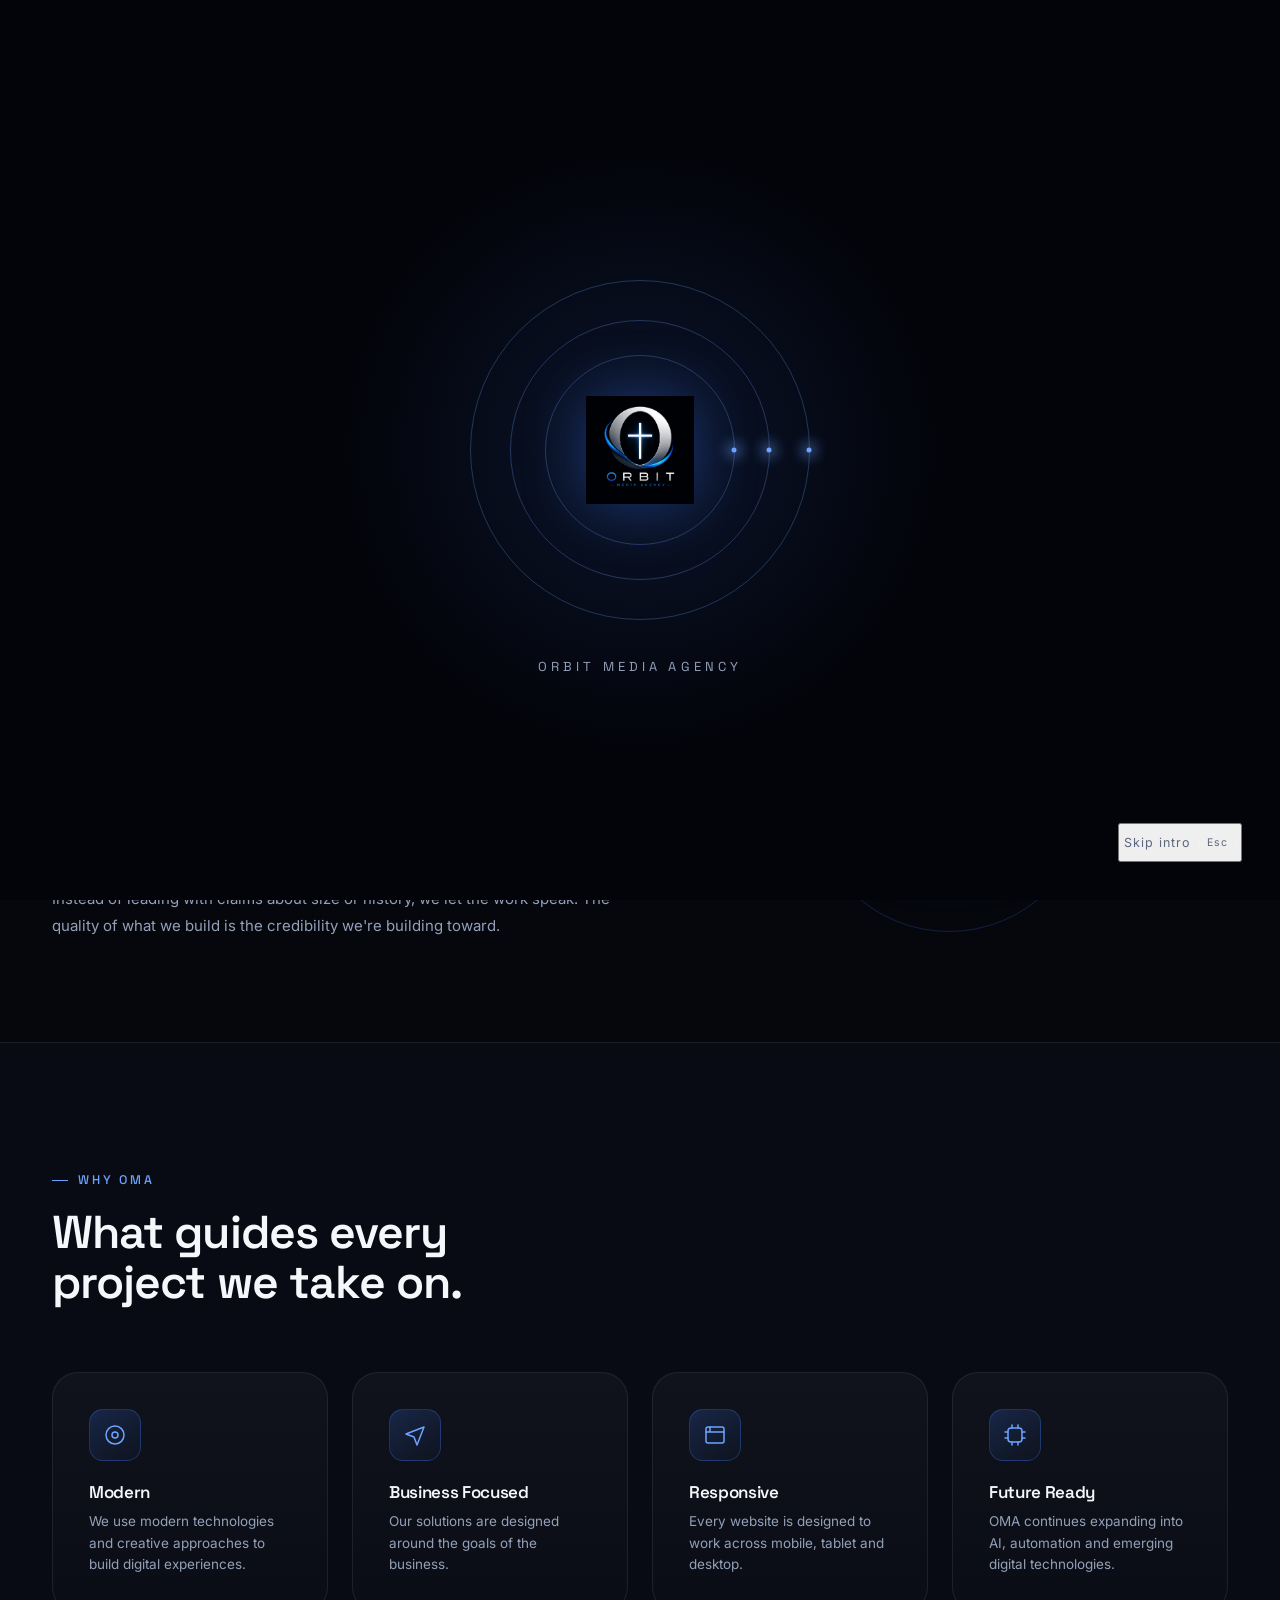
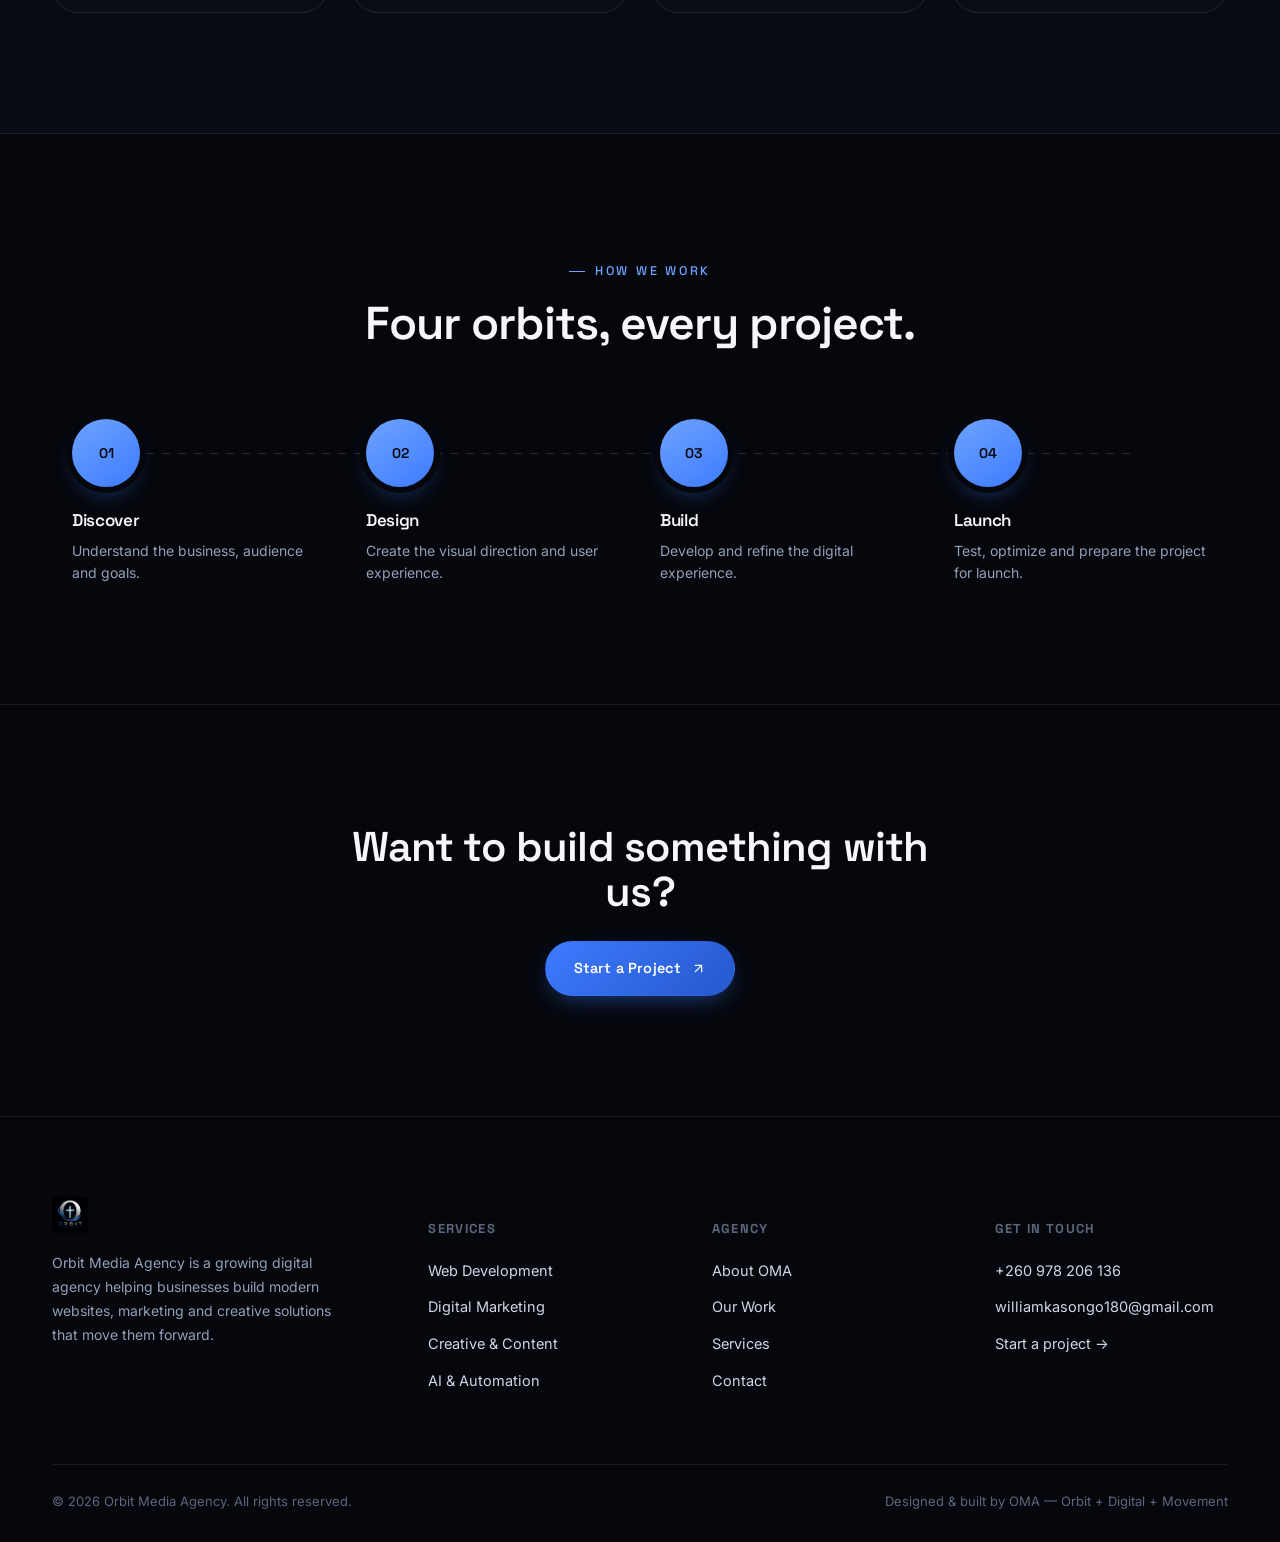
==== about.html @ dff62509 "Add files via upload" ====
<!DOCTYPE html>
<html lang="en">
<head>
<meta charset="UTF-8">
<meta name="viewport" content="width=device-width, initial-scale=1.0">
<title>About OMA — Orbit Media Agency</title>
<meta name="description" content="Orbit Media Agency is a growing digital agency helping businesses build stronger digital identities through web, marketing, creative and AI solutions.">
<meta property="og:title" content="About OMA — Orbit Media Agency">
<meta property="og:description" content="Orbit Media Agency is a growing digital agency helping businesses build stronger digital identities through web, marketing, creative and AI solutions.">
<meta property="og:type" content="website">
<meta property="og:image" content="assets/img/oma-logo.png">
<link rel="icon" type="image/png" href="assets/img/oma-logo.png">
<link rel="preconnect" href="https://fonts.googleapis.com">
<link rel="preconnect" href="https://fonts.gstatic.com" crossorigin>
<link href="https://fonts.googleapis.com/css2?family=Space+Grotesk:wght@500;600;700&family=Inter:wght@400;500;600&display=swap" rel="stylesheet">
<link rel="stylesheet" href="assets/css/style.css">
</head>
<body data-page="about.html">
  <div class="intro" id="intro">
    <div class="intro-glow"></div>
    <div class="intro-stage">
      <img class="intro-logo" src="assets/img/oma-logo.png" alt="Orbit Media Agency">
      <span class="intro-word">ORBIT MEDIA AGENCY</span>
    </div>
    <button class="intro-skip" id="intro-skip">Skip intro <span class="kbd">Esc</span></button>
  </div>

  <header class="nav" id="site-nav">
    <div class="container nav-inner">
      <a href="index.html" class="nav-logo">
        <img src="assets/img/oma-logo.png" alt="Orbit Media Agency logo">
        <span class="nav-logo-word">ORBIT <b>MEDIA</b></span>
      </a>
      <ul class="nav-links">
        <li><a href="index.html" class="">Home</a></li>
        <li>
          <a href="services.html" class="">Services <svg viewBox="0 0 24 24" fill="none" stroke="currentColor" stroke-width="2"><path d="M6 9l6 6 6-6" stroke-linecap="round" stroke-linejoin="round"/></svg></a>
          <div class="mega">
        <a class="mega-item" href="web-development.html">
          <span class="mega-ic"><svg viewBox="0 0 24 24" fill="none" stroke="currentColor" stroke-width="1.5"><rect x="3" y="4" width="18" height="16" rx="2"/><path d="M3 9h18M7 4v5" stroke-linecap="round"/></svg></span>
          <span><h4>Web Development</h4><p>Business sites, landing pages & interactive builds</p></span>
        </a>
        <a class="mega-item" href="digital-marketing.html">
          <span class="mega-ic"><svg viewBox="0 0 24 24" fill="none" stroke="currentColor" stroke-width="1.5"><path d="M3 11l18-7-7 18-3-8-8-3z" stroke-linejoin="round"/></svg></span>
          <span><h4>Digital Marketing</h4><p>Strategy, content & audience growth</p></span>
        </a>
        <a class="mega-item" href="creative-content.html">
          <span class="mega-ic"><svg viewBox="0 0 24 24" fill="none" stroke="currentColor" stroke-width="1.5"><circle cx="12" cy="12" r="9"/><circle cx="12" cy="12" r="3"/></svg></span>
          <span><h4>Creative & Content</h4><p>Visuals, video & brand storytelling</p></span>
        </a>
        <a class="mega-item" href="ai-automation.html">
          <span class="mega-ic"><svg viewBox="0 0 24 24" fill="none" stroke="currentColor" stroke-width="1.5"><rect x="5" y="5" width="14" height="14" rx="3"/><path d="M9 2v3M15 2v3M9 19v3M15 19v3M2 9h3M2 15h3M19 9h3M19 15h3" stroke-linecap="round"/></svg></span>
          <span><h4>AI & Automation</h4><p>Workflow automation & AI assistants</p></span>
        </a></div>
        </li>
        <li><a href="portfolio.html" class="">Our Work</a></li>
        <li><a href="about.html" class="active">About</a></li>
        <li><a href="contact.html" class="">Contact</a></li>
      </ul>
      <div class="nav-cta">
        <a href="contact.html" class="btn btn-primary btn-sm">Start a Project</a>
        <button class="nav-burger" aria-label="Open menu"><span></span></button>
      </div>
    </div>
  </header>

  <div class="mobile-panel">
    <ul class="mobile-links">
        <li><a href="index.html" class="">Home</a></li>
        <li>
          <a href="#" class="mobile-toggle">Services <svg viewBox="0 0 24 24" fill="none" stroke="currentColor" stroke-width="2"><path d="M6 9l6 6 6-6" stroke-linecap="round" stroke-linejoin="round"/></svg></a>
          <ul class="mobile-sub"><li><a href="web-development.html">Web Development</a></li><li><a href="digital-marketing.html">Digital Marketing</a></li><li><a href="creative-content.html">Creative & Content</a></li><li><a href="ai-automation.html">AI & Automation</a></li></ul>
        </li>
        <li><a href="portfolio.html" class="">Our Work</a></li>
        <li><a href="about.html" class="active">About</a></li>
        <li><a href="contact.html" class="">Contact</a></li>
    </ul>
    <a href="contact.html" class="btn btn-primary">Start a Project</a>
    <div class="nav-contact">+260 978206136<br>williamkasongo180@gmail.com</div>
  </div>

  <main>

    <section class="page-hero hero">
      <div class="orbit-field" aria-hidden="true"><div class="orbit-ring blue" style="width:560px;height:560px;margin:-280px 0 0 -280px;"><div class="orbit-dot orbit-spin" style="animation-duration:40s;"></div></div><div class="orbit-ring" style="width:780px;height:780px;margin:-390px 0 0 -390px;"><div class="orbit-dot orbit-spin" style="animation-duration:65s;animation-direction:reverse;"></div></div><div class="orbit-ring" style="width:1000px;height:1000px;margin:-500px 0 0 -500px;"><div class="orbit-dot orbit-spin" style="animation-duration:90s;"></div></div></div>
      <div class="container hero-inner" data-reveal>
        <span class="eyebrow">About OMA</span>
        <h1 style="margin-top:20px;">WE'RE BUILDING THE FUTURE<br>OF DIGITAL <span class="gradient-text">PRESENCE.</span></h1>
        <p class="lead">Orbit Media Agency is a growing digital agency focused on helping businesses establish stronger digital identities through modern websites, digital marketing, creative content and emerging AI-powered solutions.</p>
      </div>
    </section>

    <section class="section-tight" style="padding-top:0;">
      <div class="container" style="display:grid; grid-template-columns:1fr 1fr; gap:60px; align-items:center;">
        <div data-reveal>
          <span class="eyebrow">Our approach</span>
          <h2 style="font-size:clamp(1.7rem,2.8vw,2.3rem); margin:16px 0 20px;">Small enough to care.<br>Ambitious enough to push.</h2>
          <p class="muted" style="font-size:15px; line-height:1.8; margin-bottom:18px;">We're early in our journey, and we're intentional about it. Every project is a chance to prove that a growing agency can deliver work with real craft — not shortcuts, and not empty promises.</p>
          <p class="muted" style="font-size:15px; line-height:1.8;">Instead of leading with claims about size or history, we let the work speak. The quality of what we build is the credibility we're building toward.</p>
        </div>
        <div data-reveal style="position:relative; height:340px; display:flex; align-items:center; justify-content:center;">
          <div class="orbit-ring blue" style="width:280px;height:280px;margin:-140px 0 0 -140px;"><div class="orbit-dot orbit-spin" style="animation-duration:16s;"></div></div>
          <div class="orbit-ring" style="width:200px;height:200px;margin:-100px 0 0 -100px;"><div class="orbit-dot orbit-spin" style="animation-duration:10s;animation-direction:reverse;"></div></div>
          <img src="assets/img/oma-logo.png" alt="Orbit Media Agency logo" style="width:110px; position:relative; z-index:2; filter:drop-shadow(0 0 30px rgba(61,123,255,.3));">
        </div>
      </div>
    </section>

    <section class="section" style="background:var(--bg-soft); border-top:1px solid var(--line); border-bottom:1px solid var(--line);">
      <div class="container">
        <div class="section-head" data-reveal>
          <span class="eyebrow">Why OMA</span>
          <h2>What guides every<br>project we take on.</h2>
        </div>
        <div class="grid grid-4" data-stagger>
          <div class="card">
            <span class="card-icon"><svg viewBox="0 0 24 24" fill="none" stroke="currentColor" stroke-width="1.5"><circle cx="12" cy="12" r="9"/><circle cx="12" cy="12" r="3"/></svg></span>
            <h3 style="font-size:17px;margin-bottom:10px;">Modern</h3>
            <p class="muted" style="font-size:13.5px;">We use modern technologies and creative approaches to build digital experiences.</p>
          </div>
          <div class="card">
            <span class="card-icon"><svg viewBox="0 0 24 24" fill="none" stroke="currentColor" stroke-width="1.5"><path d="M3 11l18-7-7 18-3-8-8-3z" stroke-linejoin="round"/></svg></span>
            <h3 style="font-size:17px;margin-bottom:10px;">Business Focused</h3>
            <p class="muted" style="font-size:13.5px;">Our solutions are designed around the goals of the business.</p>
          </div>
          <div class="card">
            <span class="card-icon"><svg viewBox="0 0 24 24" fill="none" stroke="currentColor" stroke-width="1.5"><rect x="3" y="4" width="18" height="16" rx="2"/><path d="M3 9h18M7 4v5" stroke-linecap="round"/></svg></span>
            <h3 style="font-size:17px;margin-bottom:10px;">Responsive</h3>
            <p class="muted" style="font-size:13.5px;">Every website is designed to work across mobile, tablet and desktop.</p>
          </div>
          <div class="card">
            <span class="card-icon"><svg viewBox="0 0 24 24" fill="none" stroke="currentColor" stroke-width="1.5"><rect x="5" y="5" width="14" height="14" rx="3"/><path d="M9 2v3M15 2v3M9 19v3M15 19v3M2 9h3M2 15h3M19 9h3M19 15h3" stroke-linecap="round"/></svg></span>
            <h3 style="font-size:17px;margin-bottom:10px;">Future Ready</h3>
            <p class="muted" style="font-size:13.5px;">OMA continues expanding into AI, automation and emerging digital technologies.</p>
          </div>
        </div>
      </div>
    </section>

    <section class="section">
      <div class="container">
        <div class="section-head" data-reveal style="margin:0 auto 70px; text-align:center;">
          <span class="eyebrow" style="justify-content:center;">How we work</span>
          <h2>Four orbits, every project.</h2>
        </div>
        <div class="process-track" data-stagger>
          <div class="process-step"><div class="process-num">01</div><h4>Discover</h4><p>Understand the business, audience and goals.</p></div>
          <div class="process-step"><div class="process-num">02</div><h4>Design</h4><p>Create the visual direction and user experience.</p></div>
          <div class="process-step"><div class="process-num">03</div><h4>Build</h4><p>Develop and refine the digital experience.</p></div>
          <div class="process-step"><div class="process-num">04</div><h4>Launch</h4><p>Test, optimize and prepare the project for launch.</p></div>
        </div>
      </div>
    </section>

    <section class="section" style="text-align:center; border-top:1px solid var(--line);">
      <div class="container" data-reveal>
        <h2 style="margin:0 auto 26px; max-width:600px; font-size:clamp(1.8rem,3.4vw,2.6rem);">Want to build something with us?</h2>
        <a href="contact.html" class="btn btn-primary">Start a Project <svg viewBox="0 0 24 24" fill="none" stroke="currentColor" stroke-width="2"><path d="M7 17L17 7M7 7h10v10" stroke-linecap="round" stroke-linejoin="round"/></svg></a>
      </div>
    </section>

  </main>

  <footer class="footer">
    <div class="container">
      <div class="footer-top">
        <div class="footer-brand">
          <img src="assets/img/oma-logo.png" alt="Orbit Media Agency logo">
          <p>Orbit Media Agency is a growing digital agency helping businesses build modern websites, marketing and creative solutions that move them forward.</p>
        </div>
        <div>
          <h5>Services</h5>
          <ul>
            <li><a href="web-development.html">Web Development</a></li>
            <li><a href="digital-marketing.html">Digital Marketing</a></li>
            <li><a href="creative-content.html">Creative &amp; Content</a></li>
            <li><a href="ai-automation.html">AI &amp; Automation</a></li>
          </ul>
        </div>
        <div>
          <h5>Agency</h5>
          <ul>
            <li><a href="about.html">About OMA</a></li>
            <li><a href="portfolio.html">Our Work</a></li>
            <li><a href="services.html">Services</a></li>
            <li><a href="contact.html">Contact</a></li>
          </ul>
        </div>
        <div>
          <h5>Get in touch</h5>
          <ul>
            <li><a href="tel:+260978206136">+260 978 206 136</a></li>
            <li><a href="mailto:williamkasongo180@gmail.com">williamkasongo180@gmail.com</a></li>
            <li><a href="contact.html">Start a project &rarr;</a></li>
          </ul>
        </div>
      </div>
      <div class="footer-bottom">
        <span>&copy; <span id="year"></span> Orbit Media Agency. All rights reserved.</span>
        <span>Designed &amp; built by OMA — Orbit + Digital + Movement</span>
      </div>
    </div>
  </footer>

  <button class="back-top" aria-label="Back to top"><svg viewBox="0 0 24 24" fill="none" stroke="currentColor" stroke-width="2"><path d="M12 19V5M5 12l7-7 7 7" stroke-linecap="round" stroke-linejoin="round"/></svg></button>
  <script>document.getElementById('year').textContent = new Date().getFullYear();</script>
  <script src="assets/js/main.js"></script>
</body>
</html>
---- assets/css/style.css ----
/* ==========================================================================
   ORBIT MEDIA AGENCY — Design System
   Palette: deep space navy + electric orbit blue + brushed silver
   Type: Space Grotesk (display) / Inter (body)
   ========================================================================== */

:root{
  --bg:            #05070c;
  --bg-soft:       #080b13;
  --surface:       #0d1220;
  --surface-2:     #111729;
  --line:          rgba(255,255,255,0.08);
  --line-strong:   rgba(255,255,255,0.14);

  --blue:          #3d7bff;
  --blue-bright:   #6ea3ff;
  --blue-dim:      #1f3d80;
  --silver:        #cfd7e6;
  --silver-dim:    #8792a8;

  --white:         #f5f7fb;
  --muted:         #93a0b8;
  --muted-2:       #5c667c;

  --radius-sm: 10px;
  --radius-md: 16px;
  --radius-lg: 26px;

  --ease: cubic-bezier(.16,.84,.44,1);
  --ease-soft: cubic-bezier(.4,0,.2,1);

  --container: 1240px;
}

*,*::before,*::after{ box-sizing:border-box; }
html{ scroll-behavior:smooth; }
@media (prefers-reduced-motion: reduce){
  html{ scroll-behavior:auto; }
  *,*::before,*::after{ animation-duration:0.001ms !important; animation-iteration-count:1 !important; transition-duration:0.001ms !important; scroll-behavior:auto !important; }
}

body{
  margin:0;
  background:var(--bg);
  color:var(--white);
  font-family:'Inter',sans-serif;
  font-size:16px;
  line-height:1.6;
  -webkit-font-smoothing:antialiased;
  overflow-x:hidden;
}

h1,h2,h3,h4,.font-display{
  font-family:'Space Grotesk',sans-serif;
  font-weight:600;
  letter-spacing:-0.02em;
  line-height:1.08;
  margin:0;
  color:var(--white);
}

p{ margin:0; }
a{ color:inherit; text-decoration:none; }
ul{ margin:0; padding:0; list-style:none; }
img{ max-width:100%; display:block; }
button{ font-family:inherit; cursor:pointer; }
input,textarea,select{ font-family:inherit; }

.container{
  max-width:var(--container);
  margin:0 auto;
  padding:0 32px;
}

.eyebrow{
  display:inline-flex;
  align-items:center;
  gap:10px;
  font-family:'Space Grotesk',sans-serif;
  font-size:12.5px;
  letter-spacing:0.22em;
  text-transform:uppercase;
  color:var(--blue-bright);
  font-weight:500;
}
.eyebrow::before{
  content:'';
  width:16px; height:1px;
  background:var(--blue-bright);
}

.muted{ color:var(--muted); }

.section{ position:relative; padding:120px 0; }
.section-tight{ padding:80px 0; }

@media (max-width: 900px){
  .section{ padding:80px 0; }
  .section-tight{ padding:56px 0; }
  .container{ padding:0 22px; }
}

/* ---------- Buttons ---------- */
.btn{
  position:relative;
  display:inline-flex;
  align-items:center;
  justify-content:center;
  gap:10px;
  padding:15px 28px;
  border-radius:100px;
  font-family:'Space Grotesk',sans-serif;
  font-size:14.5px;
  font-weight:600;
  letter-spacing:0.01em;
  border:1px solid transparent;
  transition:transform .35s var(--ease), box-shadow .35s var(--ease), background .35s var(--ease), border-color .35s var(--ease);
  white-space:nowrap;
}
.btn-primary{
  background:linear-gradient(135deg,var(--blue) 0%, #2657cc 100%);
  color:#fff;
  box-shadow:0 0 0 0 rgba(61,123,255,0.0), 0 8px 24px -8px rgba(61,123,255,.55);
}
.btn-primary:hover{ transform:translateY(-2px); box-shadow:0 14px 34px -10px rgba(61,123,255,.7); }
.btn-ghost{
  background:rgba(255,255,255,0.02);
  border-color:var(--line-strong);
  color:var(--white);
  backdrop-filter:blur(6px);
}
.btn-ghost:hover{ border-color:var(--blue-bright); background:rgba(61,123,255,0.08); transform:translateY(-2px); }
.btn-sm{ padding:11px 20px; font-size:13px; }
.btn svg{ width:15px; height:15px; transition:transform .3s var(--ease); }
.btn:hover svg{ transform:translate(3px,-3px); }

/* ==========================================================================
   NAVIGATION
   ========================================================================== */
.nav{
  position:fixed; top:0; left:0; right:0; z-index:900;
  padding:26px 0;
  transition:padding .4s var(--ease-soft), background .4s var(--ease-soft), border-color .4s var(--ease-soft);
  border-bottom:1px solid transparent;
}
.nav.scrolled{
  padding:14px 0;
  background:rgba(5,7,12,0.78);
  backdrop-filter:blur(16px) saturate(140%);
  -webkit-backdrop-filter:blur(16px) saturate(140%);
  border-bottom:1px solid var(--line);
}
.nav-inner{ display:flex; align-items:center; justify-content:space-between; gap:24px; }
.nav-logo{ display:flex; align-items:center; gap:11px; }
.nav-logo img{ height:38px; width:auto; transition:height .4s var(--ease-soft); }
.nav.scrolled .nav-logo img{ height:32px; }
.nav-logo-word{ font-family:'Space Grotesk',sans-serif; font-weight:600; font-size:16.5px; letter-spacing:0.01em; }
.nav-logo-word b{ color:var(--blue-bright); font-weight:600; }

.nav-links{ display:flex; align-items:center; gap:4px; }
.nav-links > li{ position:relative; }
.nav-links > li > a{
  display:flex; align-items:center; gap:5px;
  padding:10px 16px;
  font-size:14px; font-weight:500;
  color:var(--muted);
  border-radius:100px;
  transition:color .25s, background .25s;
}
.nav-links > li > a:hover, .nav-links > li > a.active{ color:var(--white); background:rgba(255,255,255,0.05); }
.nav-links > li > a svg{ width:11px; height:11px; opacity:.7; transition:transform .3s var(--ease); }
.nav-links > li:hover > a svg{ transform:rotate(180deg); }

.nav-cta{ display:flex; align-items:center; gap:14px; }

/* mega menu */
.mega{
  position:absolute; top:calc(100% + 14px); left:50%; transform:translate(-50%,10px);
  width:640px;
  background:rgba(11,15,26,0.92);
  border:1px solid var(--line);
  border-radius:var(--radius-md);
  padding:14px;
  display:grid; grid-template-columns:1fr 1fr; gap:6px;
  opacity:0; visibility:hidden; pointer-events:none;
  transition:opacity .3s var(--ease-soft), transform .3s var(--ease-soft), visibility .3s;
  backdrop-filter:blur(20px) saturate(140%);
  box-shadow:0 30px 60px -20px rgba(0,0,0,0.6);
}
.nav-links > li:hover .mega{ opacity:1; visibility:visible; pointer-events:auto; transform:translate(-50%,0); }
.mega-item{ display:flex; gap:14px; padding:14px; border-radius:12px; transition:background .25s; align-items:flex-start; }
.mega-item:hover{ background:rgba(255,255,255,0.04); }
.mega-ic{
  flex:none; width:38px; height:38px; border-radius:10px;
  display:flex; align-items:center; justify-content:center;
  background:linear-gradient(145deg,rgba(61,123,255,.18),rgba(61,123,255,.03));
  border:1px solid rgba(61,123,255,.25);
  color:var(--blue-bright);
}
.mega-ic svg{ width:18px; height:18px; }
.mega-item h4{ font-size:14.5px; font-weight:600; margin-bottom:3px; color:var(--white); }
.mega-item p{ font-size:12.5px; color:var(--muted); line-height:1.5; }

.nav-burger{ display:none; }

/* mobile nav */
.mobile-panel{
  position:fixed; inset:0; z-index:950;
  background:rgba(5,7,12,0.98);
  backdrop-filter:blur(10px);
  display:flex; flex-direction:column;
  padding:100px 30px 40px;
  opacity:0; visibility:hidden;
  transition:opacity .4s var(--ease-soft), visibility .4s;
}
.mobile-panel.open{ opacity:1; visibility:visible; }
.mobile-panel a{ display:block; }
.mobile-links > li > a{
  font-family:'Space Grotesk',sans-serif;
  font-size:26px; padding:14px 0; border-bottom:1px solid var(--line);
  color:var(--white); font-weight:500;
  opacity:0; transform:translateY(14px);
  transition:opacity .5s var(--ease-soft), transform .5s var(--ease-soft);
}
.mobile-panel.open .mobile-links > li > a{ opacity:1; transform:translateY(0); }
.mobile-sub{ padding:4px 0 10px 14px; }
.mobile-sub a{ font-family:'Inter',sans-serif; font-size:14.5px; padding:9px 0; color:var(--muted); font-weight:500; }
.mobile-panel .btn{ margin-top:26px; width:100%; }
.mobile-panel .nav-contact{ margin-top:auto; padding-top:30px; border-top:1px solid var(--line); font-size:13.5px; color:var(--muted-2); }

@media (max-width:980px){
  .nav-links, .nav-cta .btn-primary{ display:none; }
  .nav-burger{
    display:flex; align-items:center; justify-content:center;
    width:42px; height:42px; border-radius:10px;
    border:1px solid var(--line-strong); background:rgba(255,255,255,0.02);
    position:relative; z-index:960;
  }
  .nav-burger span{ position:relative; width:16px; height:1px; background:var(--white); display:block; }
  .nav-burger span::before,.nav-burger span::after{ content:''; position:absolute; left:0; width:16px; height:1px; background:var(--white); transition:transform .3s var(--ease-soft), opacity .3s; }
  .nav-burger span::before{ top:-5px; } .nav-burger span::after{ top:5px; }
  .nav-burger.open span{ background:transparent; }
  .nav-burger.open span::before{ transform:translateY(5px) rotate(45deg); }
  .nav-burger.open span::after{ transform:translateY(-5px) rotate(-45deg); }
}

/* ==========================================================================
   ORBIT SIGNATURE SYSTEM
   ========================================================================== */
.orbit-field{ position:absolute; inset:0; overflow:hidden; pointer-events:none; z-index:0; }
.orbit-ring{
  position:absolute; border:1px solid rgba(255,255,255,0.07);
  border-radius:50%;
  top:50%; left:50%;
}
.orbit-ring.blue{ border-color:rgba(61,123,255,0.22); }
.orbit-dot{
  position:absolute; width:6px; height:6px; border-radius:50%;
  background:var(--blue-bright);
  box-shadow:0 0 12px 2px rgba(110,163,255,.8);
  top:50%; left:100%; transform:translate(-50%,-50%);
}
.orbit-spin{ animation:spin linear infinite; }
@keyframes spin{ to{ transform:translate(-50%,-50%) rotate(360deg); } }

.divider-orbit{
  display:flex; align-items:center; justify-content:center; gap:14px;
  margin:0 auto; width:100%;
}
.divider-orbit .line{ height:1px; flex:1; max-width:120px; background:linear-gradient(90deg,transparent,var(--line-strong)); }
.divider-orbit .line.r{ background:linear-gradient(90deg,var(--line-strong),transparent); }
.divider-orbit .ring{
  width:9px; height:9px; border:1px solid var(--blue-bright); border-radius:50%; position:relative; flex:none;
}
.divider-orbit .ring::after{ content:''; position:absolute; inset:3px; border-radius:50%; background:var(--blue-bright); }

/* particles */
.particle{
  position:absolute; width:2px; height:2px; border-radius:50%;
  background:rgba(207,215,230,0.55);
}

/* ==========================================================================
   HERO (generic, reused per-page with modifiers)
   ========================================================================== */
.hero{
  position:relative;
  min-height:92vh;
  display:flex; align-items:center;
  padding:170px 0 90px;
  overflow:hidden;
  background:radial-gradient(ellipse 70% 60% at 50% 0%, #0b1226 0%, var(--bg) 62%);
}
.hero-inner{ position:relative; z-index:2; max-width:900px; }
.hero h1{
  font-size:clamp(2.6rem,5.6vw,5rem);
  margin-bottom:26px;
}
.hero .lead{
  font-size:clamp(1.02rem,1.6vw,1.2rem);
  color:var(--muted);
  max-width:600px;
  margin-bottom:40px;
  line-height:1.65;
}
.hero-actions{ display:flex; gap:16px; flex-wrap:wrap; }

.page-hero{
  min-height:58vh;
  padding:180px 0 80px;
}
.page-hero h1{ font-size:clamp(2.1rem,4.4vw,3.6rem); }

/* ==========================================================================
   REVEALS
   ========================================================================== */
[data-reveal]{
  opacity:0; transform:translateY(28px);
  transition:opacity .8s var(--ease), transform .8s var(--ease);
}
[data-reveal].in{ opacity:1; transform:translateY(0); }
[data-reveal="fade"]{ transform:none; }
[data-stagger]>*{ opacity:0; transform:translateY(24px); transition:opacity .7s var(--ease), transform .7s var(--ease); }
[data-stagger].in>*{ opacity:1; transform:translateY(0); }

/* ==========================================================================
   CARDS
   ========================================================================== */
.card{
  background:linear-gradient(180deg, rgba(255,255,255,0.035), rgba(255,255,255,0.01));
  border:1px solid var(--line);
  border-radius:var(--radius-lg);
  padding:36px;
  position:relative;
  overflow:hidden;
  transition:transform .5s var(--ease), border-color .5s var(--ease), background .5s var(--ease);
}
.card:hover{ transform:translateY(-6px); border-color:rgba(61,123,255,0.35); background:linear-gradient(180deg, rgba(61,123,255,0.06), rgba(255,255,255,0.01)); }
.card-icon{
  width:52px; height:52px; border-radius:14px;
  display:flex; align-items:center; justify-content:center;
  background:linear-gradient(145deg,rgba(61,123,255,.2),rgba(61,123,255,.02));
  border:1px solid rgba(61,123,255,.28);
  color:var(--blue-bright);
  margin-bottom:22px;
}
.card-icon svg{ width:24px; height:24px; }

.grid{ display:grid; gap:24px; }
.grid-2{ grid-template-columns:repeat(2,1fr); }
.grid-3{ grid-template-columns:repeat(3,1fr); }
.grid-4{ grid-template-columns:repeat(4,1fr); }
@media (max-width:980px){ .grid-3,.grid-4{ grid-template-columns:repeat(2,1fr); } }
@media (max-width:640px){ .grid-2,.grid-3,.grid-4{ grid-template-columns:1fr; } }

.section-head{ max-width:640px; margin-bottom:64px; }
.section-head h2{ font-size:clamp(1.9rem,3.6vw,2.9rem); margin-top:18px; }
.section-head .lead{ color:var(--muted); font-size:1.05rem; margin-top:16px; line-height:1.65; }

/* pill tag list */
.pill-list{ display:flex; flex-wrap:wrap; gap:10px; }
.pill{
  padding:9px 16px; border-radius:100px; font-size:13px; font-weight:500;
  border:1px solid var(--line-strong); color:var(--silver); background:rgba(255,255,255,0.02);
}

/* ==========================================================================
   FOOTER
   ========================================================================== */
.footer{ border-top:1px solid var(--line); padding:80px 0 30px; position:relative; }
.footer-top{ display:grid; grid-template-columns:1.4fr 1fr 1fr 1fr; gap:50px; margin-bottom:60px; }
.footer-brand img{ height:36px; margin-bottom:18px; }
.footer-brand p{ color:var(--muted); font-size:14px; max-width:280px; line-height:1.7; }
.footer h5{ font-family:'Space Grotesk',sans-serif; font-size:13px; letter-spacing:0.1em; text-transform:uppercase; color:var(--muted-2); margin-bottom:18px; }
.footer li{ margin-bottom:11px; }
.footer a{ font-size:14.5px; color:var(--silver); transition:color .25s; }
.footer a:hover{ color:var(--blue-bright); }
.footer-bottom{ display:flex; justify-content:space-between; align-items:center; padding-top:26px; border-top:1px solid var(--line); font-size:13px; color:var(--muted-2); flex-wrap:wrap; gap:14px; }
@media (max-width:900px){ .footer-top{ grid-template-columns:1fr 1fr; } }
@media (max-width:560px){ .footer-top{ grid-template-columns:1fr; gap:36px; } }

/* back to top */
.back-top{
  position:fixed; right:26px; bottom:26px; z-index:500;
  width:46px; height:46px; border-radius:50%;
  display:flex; align-items:center; justify-content:center;
  background:rgba(13,18,32,0.85); border:1px solid var(--line-strong);
  backdrop-filter:blur(10px);
  opacity:0; visibility:hidden; transform:translateY(10px);
  transition:opacity .35s var(--ease-soft), transform .35s var(--ease-soft), visibility .35s, border-color .3s;
}
.back-top.show{ opacity:1; visibility:visible; transform:translateY(0); }
.back-top:hover{ border-color:var(--blue-bright); }
.back-top svg{ width:16px; height:16px; }

/* ==========================================================================
   LOGO INTRO
   ========================================================================== */
.intro{
  position:fixed; inset:0; z-index:2000;
  background:#03040a;
  display:flex; align-items:center; justify-content:center;
  transition:opacity .8s var(--ease-soft), visibility .8s;
}
.intro.hide{ opacity:0; visibility:hidden; pointer-events:none; }
.intro-stage{ position:relative; width:340px; height:340px; display:flex; align-items:center; justify-content:center; }
.intro-ring{ position:absolute; border-radius:50%; border:1px solid rgba(110,163,255,0.28); top:50%; left:50%; opacity:0; }
.intro-ring .seed{ position:absolute; width:5px; height:5px; border-radius:50%; background:var(--blue-bright); box-shadow:0 0 14px 3px rgba(110,163,255,.9); top:50%; left:100%; transform:translate(-50%,-50%); }
.intro-logo{ position:relative; z-index:3; width:108px; opacity:0; transform:scale(0.7); filter:drop-shadow(0 0 30px rgba(61,123,255,.35)); }
.intro-word{ position:absolute; bottom:-58px; left:50%; transform:translateX(-50%); font-family:'Space Grotesk',sans-serif; font-size:13px; letter-spacing:0.32em; text-transform:uppercase; color:var(--muted); opacity:0; white-space:nowrap; }
.intro-skip{
  position:absolute; bottom:38px; right:38px;
  font-size:12.5px; color:var(--muted-2); letter-spacing:0.08em;
  display:flex; align-items:center; gap:8px; opacity:0;
  transition:color .25s;
  padding:8px 4px;
}
.intro-skip:hover{ color:var(--white); }
.intro-skip .kbd{ border:1px solid var(--line-strong); border-radius:5px; padding:2px 7px; font-size:10.5px; }

/* glow field */
.intro-glow{ position:absolute; width:600px; height:600px; border-radius:50%; background:radial-gradient(circle,rgba(61,123,255,0.14),transparent 70%); opacity:0; }

@media (max-width:560px){
  .intro-stage{ width:260px; height:260px; }
  .intro-logo{ width:80px; }
}

/* ==========================================================================
   FORMS
   ========================================================================== */
.field{ margin-bottom:22px; }
.field label{ display:block; font-size:13px; font-weight:500; color:var(--muted); margin-bottom:9px; letter-spacing:0.02em; }
.field input, .field select, .field textarea{
  width:100%; padding:15px 18px; border-radius:12px;
  background:rgba(255,255,255,0.03); border:1px solid var(--line-strong);
  color:var(--white); font-size:14.5px; outline:none;
  transition:border-color .3s, background .3s;
}
.field input:focus, .field select:focus, .field textarea:focus{ border-color:var(--blue-bright); background:rgba(61,123,255,0.05); }
.field textarea{ resize:vertical; min-height:130px; }
.field select{ appearance:none; background-image:url("data:image/svg+xml,%3Csvg xmlns='http://www.w3.org/2000/svg' width='12' height='8' viewBox='0 0 12 8'%3E%3Cpath d='M1 1l5 5 5-5' stroke='%238b93a8' stroke-width='1.5' fill='none' stroke-linecap='round'/%3E%3C/svg%3E"); background-repeat:no-repeat; background-position:right 18px center; }
.field-row{ display:grid; grid-template-columns:1fr 1fr; gap:20px; }
@media (max-width:640px){ .field-row{ grid-template-columns:1fr; } }

:focus-visible{ outline:2px solid var(--blue-bright); outline-offset:3px; }

/* ==========================================================================
   PROCESS
   ========================================================================== */
.process-track{ position:relative; display:grid; grid-template-columns:repeat(4,1fr); gap:0; }
.process-track::before{
  content:''; position:absolute; top:34px; left:8%; right:8%; height:1px;
  background:repeating-linear-gradient(90deg, var(--line-strong) 0 8px, transparent 8px 16px);
}
.process-step{ position:relative; padding:0 20px; }
.process-num{
  font-family:'Space Grotesk',sans-serif; font-size:14px; font-weight:600; color:var(--bg);
  width:68px; height:68px; border-radius:50%; display:flex; align-items:center; justify-content:center;
  background:linear-gradient(145deg,var(--blue-bright),var(--blue));
  margin-bottom:24px; position:relative; z-index:2;
  box-shadow:0 0 0 6px var(--bg), 0 10px 24px -8px rgba(61,123,255,.6);
}
.process-step h4{ font-size:17px; margin-bottom:10px; }
.process-step p{ font-size:14px; color:var(--muted); line-height:1.6; }
@media (max-width:900px){
  .process-track{ grid-template-columns:1fr; gap:36px; }
  .process-track::before{ display:none; }
}

/* device mockup */
.device{
  position:relative; border-radius:18px; background:linear-gradient(160deg,#151c30,#0a0e18);
  border:1px solid var(--line-strong); padding:14px; box-shadow:0 40px 80px -30px rgba(0,0,0,.7);
}
.device-screen{ border-radius:9px; overflow:hidden; background:var(--bg-soft); aspect-ratio:16/10; position:relative; }
.device.mobile{ width:220px; border-radius:28px; padding:10px; }
.device.mobile .device-screen{ aspect-ratio:9/18.5; border-radius:18px; }
.device.tablet{ width:320px; border-radius:22px; }
.device.tablet .device-screen{ aspect-ratio:4/5; }

.badge-float{
  position:absolute; padding:10px 16px; border-radius:12px;
  background:rgba(13,18,32,0.9); border:1px solid var(--line-strong);
  backdrop-filter:blur(10px); font-size:12.5px; font-weight:500;
  display:flex; align-items:center; gap:8px; box-shadow:0 20px 40px -14px rgba(0,0,0,.6);
}
.badge-float .dot{ width:7px; height:7px; border-radius:50%; background:var(--blue-bright); box-shadow:0 0 10px 2px rgba(110,163,255,.8); }

.float{ animation:float 6s ease-in-out infinite; }
@keyframes float{ 0%,100%{ transform:translateY(0); } 50%{ transform:translateY(-14px); } }

.gradient-text{
  background:linear-gradient(120deg,var(--white) 30%, var(--blue-bright));
  -webkit-background-clip:text; background-clip:text; color:transparent;
}

body.lock-scroll{ overflow:hidden; }
.mobile-toggle{ display:flex; align-items:center; justify-content:space-between; }
.mobile-toggle svg{ width:13px; height:13px; transition:transform .3s var(--ease); }
.mobile-toggle.open svg{ transform:rotate(180deg); }
.mobile-sub{ display:none; }

/* current page nav marker helper is set via body[data-page] in JS-free way using .active class per-page */
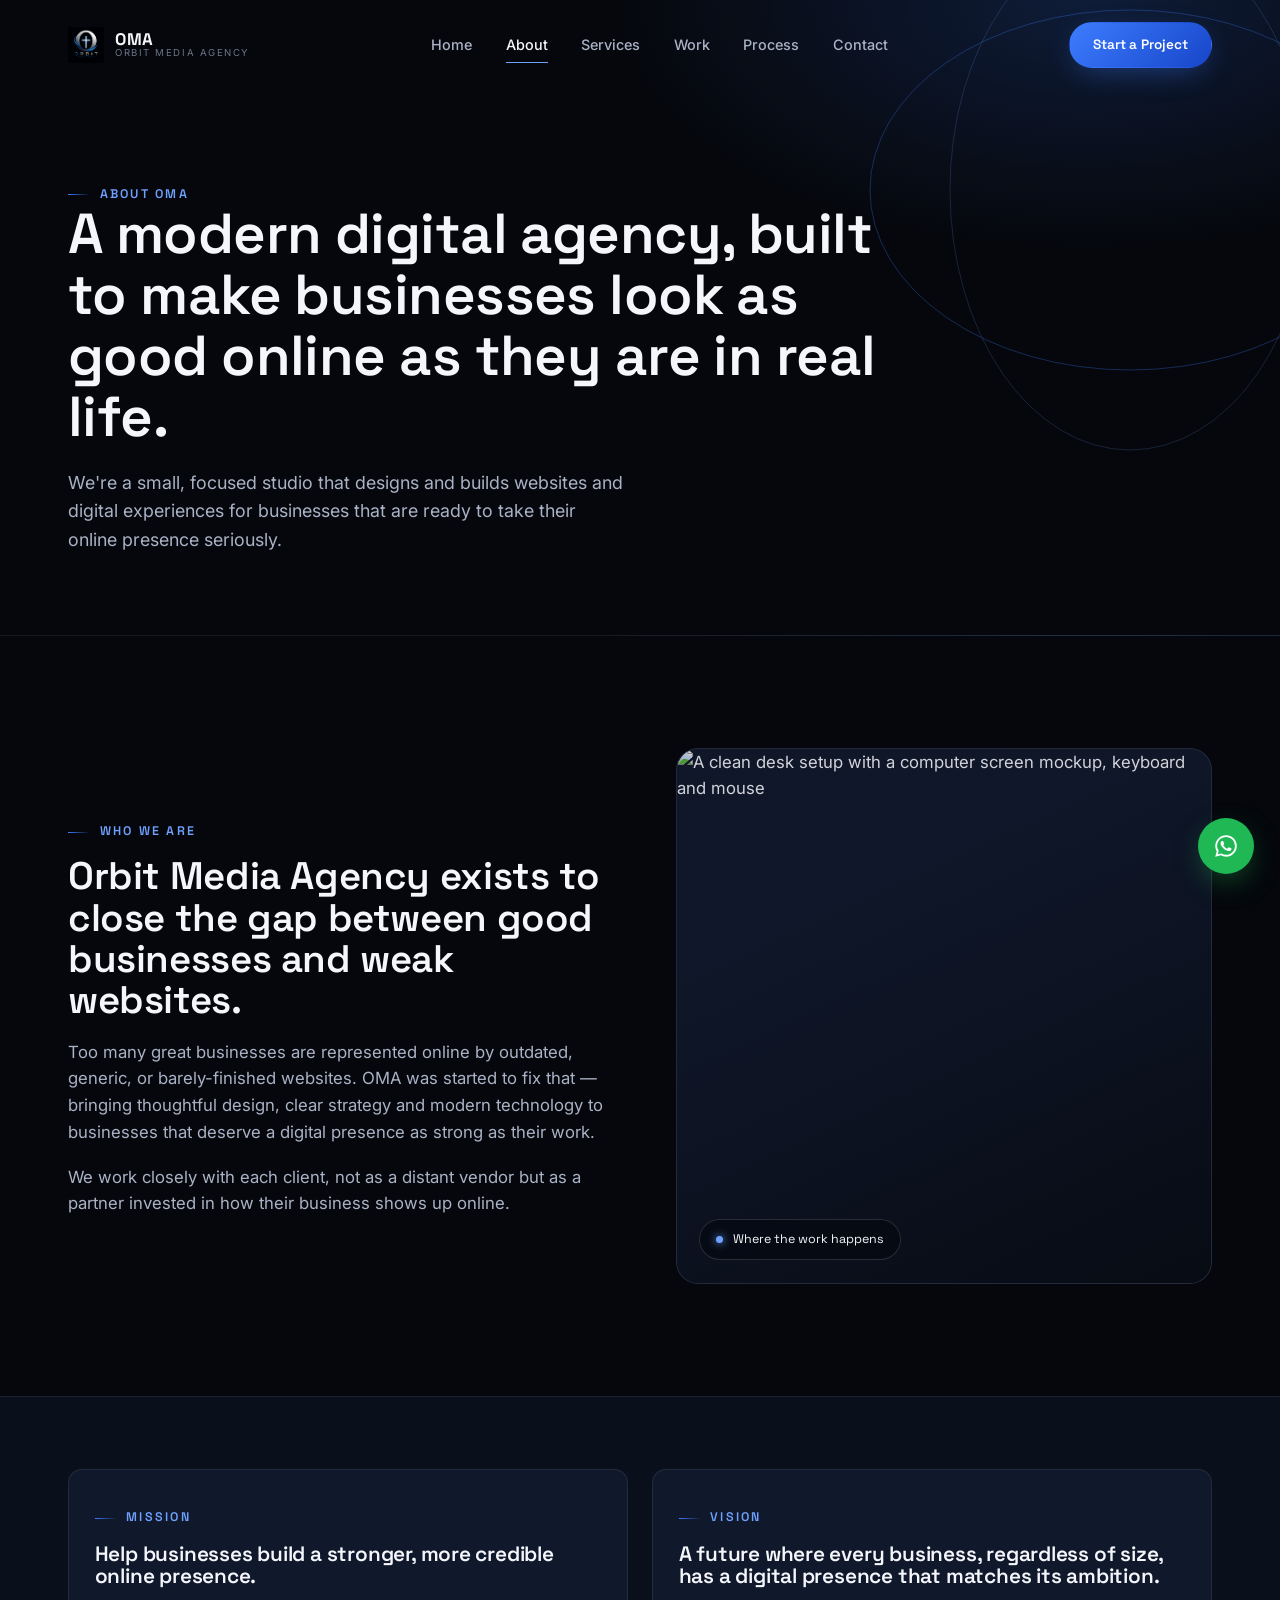
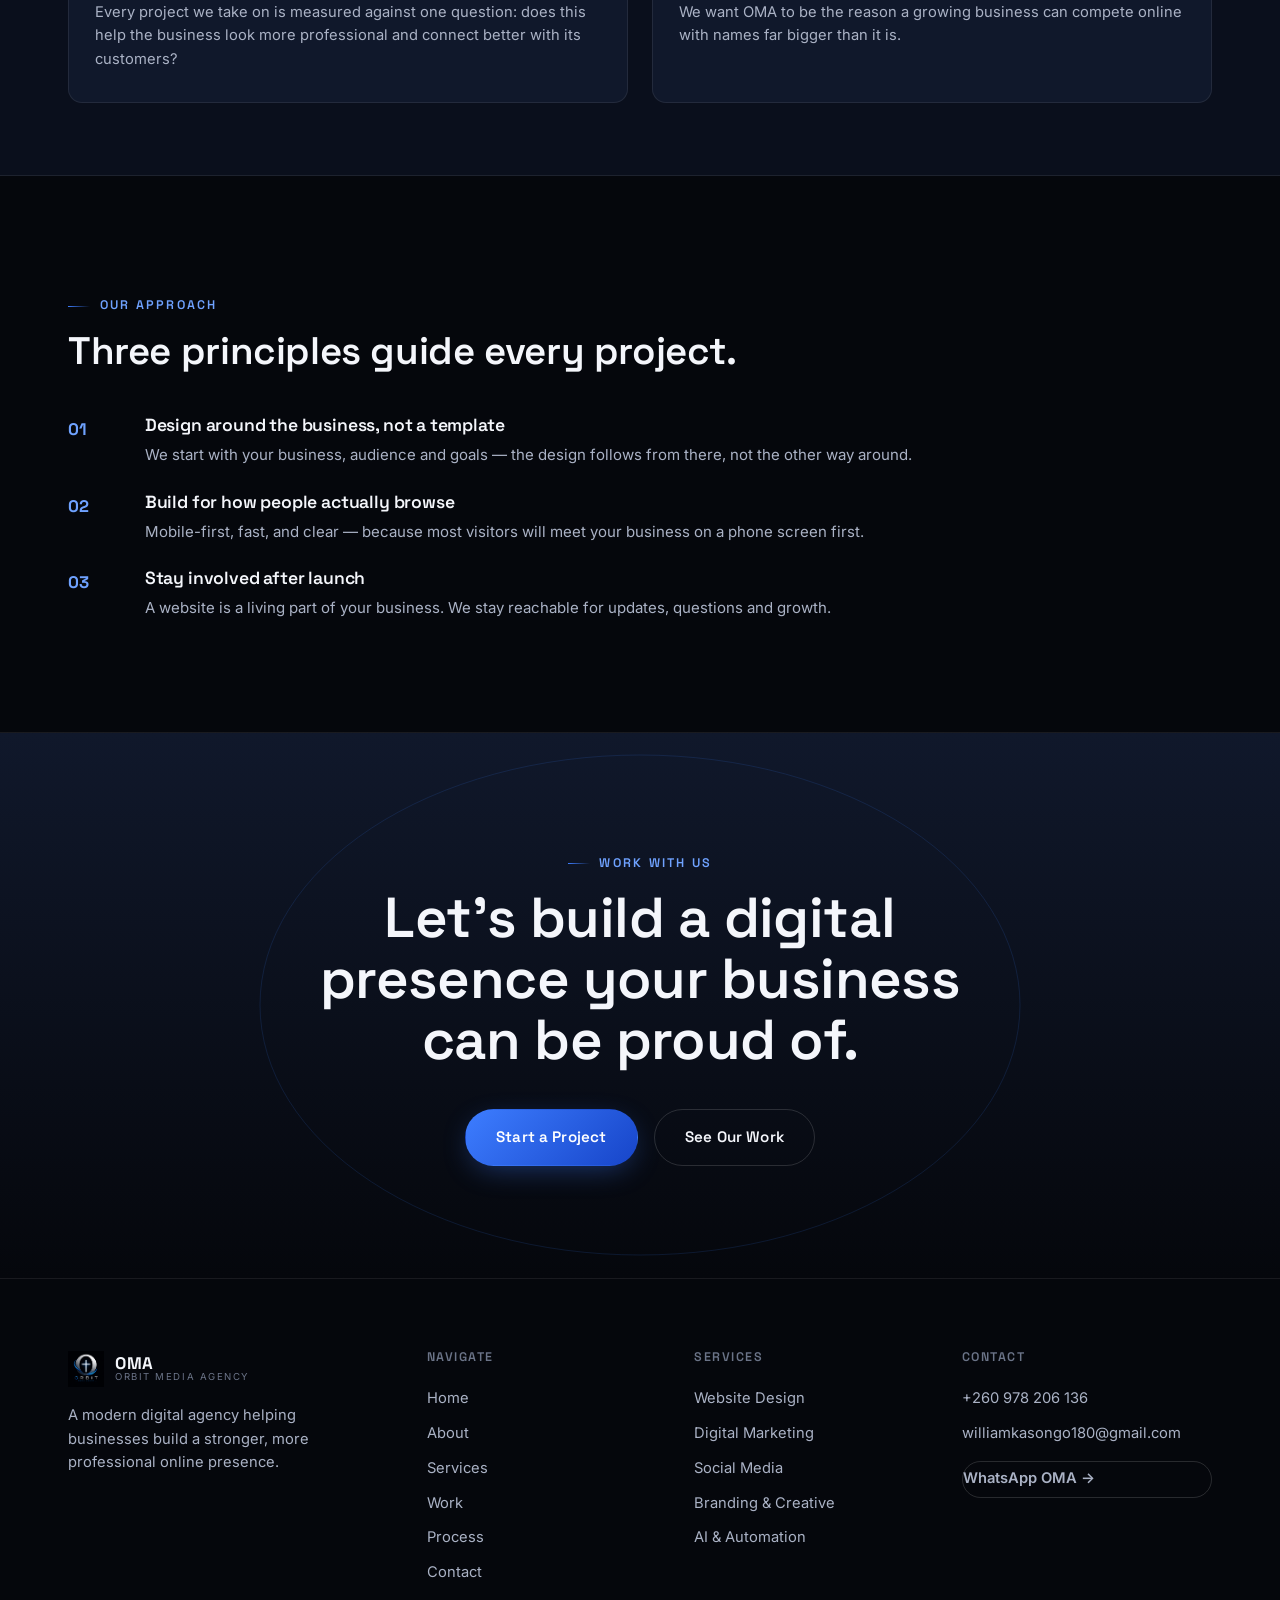
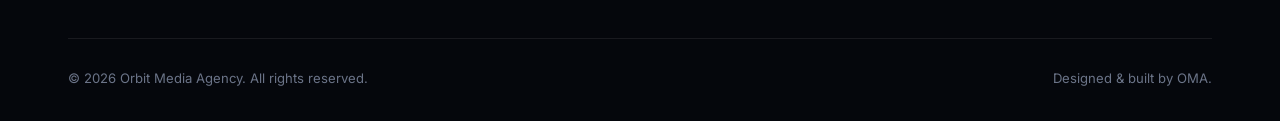
==== commit 8c50cf94: "Add files via upload" ====
--- a/about.html
+++ b/about.html
@@ -3,207 +3,178 @@
 <head>
 <meta charset="UTF-8">
 <meta name="viewport" content="width=device-width, initial-scale=1.0">
-<title>About OMA — Orbit Media Agency</title>
-<meta name="description" content="Orbit Media Agency is a growing digital agency helping businesses build stronger digital identities through web, marketing, creative and AI solutions.">
-<meta property="og:title" content="About OMA — Orbit Media Agency">
-<meta property="og:description" content="Orbit Media Agency is a growing digital agency helping businesses build stronger digital identities through web, marketing, creative and AI solutions.">
-<meta property="og:type" content="website">
-<meta property="og:image" content="assets/img/oma-logo.png">
-<link rel="icon" type="image/png" href="assets/img/oma-logo.png">
+<title>About — Orbit Media Agency</title>
+<meta name="description" content="Orbit Media Agency is a modern digital agency focused on helping businesses build a professional, credible online presence. Learn about our approach, mission and values.">
+<link rel="icon" href="assets/oma-logo.png">
 <link rel="preconnect" href="https://fonts.googleapis.com">
-<link rel="preconnect" href="https://fonts.gstatic.com" crossorigin>
 <link href="https://fonts.googleapis.com/css2?family=Space+Grotesk:wght@500;600;700&family=Inter:wght@400;500;600&display=swap" rel="stylesheet">
-<link rel="stylesheet" href="assets/css/style.css">
+<link rel="stylesheet" href="assets/style.css">
 </head>
-<body data-page="about.html">
-  <div class="intro" id="intro">
-    <div class="intro-glow"></div>
-    <div class="intro-stage">
-      <img class="intro-logo" src="assets/img/oma-logo.png" alt="Orbit Media Agency">
-      <span class="intro-word">ORBIT MEDIA AGENCY</span>
+<body>
+
+<nav class="nav" aria-label="Primary">
+  <div class="wrap nav-inner">
+    <a href="index.html" class="brand">
+      <img src="assets/oma-logo.png" alt="Orbit Media Agency logo">
+      <span class="brand-text"><span class="b1">OMA</span><span class="b2">Orbit Media Agency</span></span>
+    </a>
+    <div class="nav-links">
+      <a href="index.html">Home</a>
+      <a href="about.html" class="active">About</a>
+      <a href="services.html">Services</a>
+      <a href="work.html">Work</a>
+      <a href="process.html">Process</a>
+      <a href="contact.html">Contact</a>
     </div>
-    <button class="intro-skip" id="intro-skip">Skip intro <span class="kbd">Esc</span></button>
+    <div class="nav-cta">
+      <a href="contact.html" class="btn btn-primary btn-sm">Start a Project</a>
+      <button class="hamburger" aria-label="Open menu" aria-expanded="false"><span></span><span></span><span></span></button>
+    </div>
   </div>
+</nav>
 
-  <header class="nav" id="site-nav">
-    <div class="container nav-inner">
-      <a href="index.html" class="nav-logo">
-        <img src="assets/img/oma-logo.png" alt="Orbit Media Agency logo">
-        <span class="nav-logo-word">ORBIT <b>MEDIA</b></span>
-      </a>
-      <ul class="nav-links">
-        <li><a href="index.html" class="">Home</a></li>
-        <li>
-          <a href="services.html" class="">Services <svg viewBox="0 0 24 24" fill="none" stroke="currentColor" stroke-width="2"><path d="M6 9l6 6 6-6" stroke-linecap="round" stroke-linejoin="round"/></svg></a>
-          <div class="mega">
-        <a class="mega-item" href="web-development.html">
-          <span class="mega-ic"><svg viewBox="0 0 24 24" fill="none" stroke="currentColor" stroke-width="1.5"><rect x="3" y="4" width="18" height="16" rx="2"/><path d="M3 9h18M7 4v5" stroke-linecap="round"/></svg></span>
-          <span><h4>Web Development</h4><p>Business sites, landing pages & interactive builds</p></span>
-        </a>
-        <a class="mega-item" href="digital-marketing.html">
-          <span class="mega-ic"><svg viewBox="0 0 24 24" fill="none" stroke="currentColor" stroke-width="1.5"><path d="M3 11l18-7-7 18-3-8-8-3z" stroke-linejoin="round"/></svg></span>
-          <span><h4>Digital Marketing</h4><p>Strategy, content & audience growth</p></span>
-        </a>
-        <a class="mega-item" href="creative-content.html">
-          <span class="mega-ic"><svg viewBox="0 0 24 24" fill="none" stroke="currentColor" stroke-width="1.5"><circle cx="12" cy="12" r="9"/><circle cx="12" cy="12" r="3"/></svg></span>
-          <span><h4>Creative & Content</h4><p>Visuals, video & brand storytelling</p></span>
-        </a>
-        <a class="mega-item" href="ai-automation.html">
-          <span class="mega-ic"><svg viewBox="0 0 24 24" fill="none" stroke="currentColor" stroke-width="1.5"><rect x="5" y="5" width="14" height="14" rx="3"/><path d="M9 2v3M15 2v3M9 19v3M15 19v3M2 9h3M2 15h3M19 9h3M19 15h3" stroke-linecap="round"/></svg></span>
-          <span><h4>AI & Automation</h4><p>Workflow automation & AI assistants</p></span>
-        </a></div>
-        </li>
-        <li><a href="portfolio.html" class="">Our Work</a></li>
-        <li><a href="about.html" class="active">About</a></li>
-        <li><a href="contact.html" class="">Contact</a></li>
-      </ul>
-      <div class="nav-cta">
-        <a href="contact.html" class="btn btn-primary btn-sm">Start a Project</a>
-        <button class="nav-burger" aria-label="Open menu"><span></span></button>
+<div class="mobile-menu" id="mobileMenu">
+  <a href="index.html">Home</a>
+  <a href="about.html" class="active">About</a>
+  <a href="services.html">Services</a>
+  <a href="work.html">Work</a>
+  <a href="process.html">Process</a>
+  <a href="contact.html">Contact</a>
+  <a href="contact.html" class="btn btn-primary" style="margin-top:1rem;">Start a Project</a>
+</div>
+
+<header class="page-hero">
+  <div class="orbit-field" aria-hidden="true">
+    <svg width="700" height="700" viewBox="0 0 700 700" style="right:-200px; top:-160px;">
+      <g class="spin-a"><ellipse cx="350" cy="350" rx="260" ry="180" fill="none" stroke="#3d7dff" stroke-opacity="0.3" stroke-width="1"/></g>
+      <g class="spin-b"><ellipse cx="350" cy="350" rx="180" ry="260" fill="none" stroke="#6fa2ff" stroke-opacity="0.18" stroke-width="1"/></g>
+    </svg>
+  </div>
+  <div class="wrap">
+    <div class="eyebrow reveal in">About OMA</div>
+    <h1 class="reveal in" style="transition-delay:.1s;">A modern digital agency, built to make businesses look as good online as they are in real life.</h1>
+    <p class="hero-lede reveal in" style="transition-delay:.2s;">We're a small, focused studio that designs and builds websites and digital experiences for businesses that are ready to take their online presence seriously.</p>
+  </div>
+</header>
+
+<section class="section-pad">
+  <div class="wrap split">
+    <div class="split-text reveal">
+      <div class="eyebrow">Who We Are</div>
+      <h2>Orbit Media Agency exists to close the gap between good businesses and weak websites.</h2>
+      <p>Too many great businesses are represented online by outdated, generic, or barely-finished websites. OMA was started to fix that — bringing thoughtful design, clear strategy and modern technology to businesses that deserve a digital presence as strong as their work.</p>
+      <p>We work closely with each client, not as a distant vendor but as a partner invested in how their business shows up online.</p>
+    </div>
+    <div class="split-visual reveal-scale">
+      <div class="visual-photo">
+        <img src="https://images.unsplash.com/photo-1702390753019-e43a19d9371f?fm=jpg&q=80&w=1600&auto=format&fit=crop" alt="A clean desk setup with a computer screen mockup, keyboard and mouse">
+        <div class="photo-badge"><span class="dot"></span>Where the work happens</div>
       </div>
     </div>
-  </header>
+  </div>
+</section>
 
-  <div class="mobile-panel">
-    <ul class="mobile-links">
-        <li><a href="index.html" class="">Home</a></li>
-        <li>
-          <a href="#" class="mobile-toggle">Services <svg viewBox="0 0 24 24" fill="none" stroke="currentColor" stroke-width="2"><path d="M6 9l6 6 6-6" stroke-linecap="round" stroke-linejoin="round"/></svg></a>
-          <ul class="mobile-sub"><li><a href="web-development.html">Web Development</a></li><li><a href="digital-marketing.html">Digital Marketing</a></li><li><a href="creative-content.html">Creative & Content</a></li><li><a href="ai-automation.html">AI & Automation</a></li></ul>
-        </li>
-        <li><a href="portfolio.html" class="">Our Work</a></li>
-        <li><a href="about.html" class="active">About</a></li>
-        <li><a href="contact.html" class="">Contact</a></li>
-    </ul>
-    <a href="contact.html" class="btn btn-primary">Start a Project</a>
-    <div class="nav-contact">+260 978206136<br>williamkasongo180@gmail.com</div>
-  </div>
-
-  <main>
-
-    <section class="page-hero hero">
-      <div class="orbit-field" aria-hidden="true"><div class="orbit-ring blue" style="width:560px;height:560px;margin:-280px 0 0 -280px;"><div class="orbit-dot orbit-spin" style="animation-duration:40s;"></div></div><div class="orbit-ring" style="width:780px;height:780px;margin:-390px 0 0 -390px;"><div class="orbit-dot orbit-spin" style="animation-duration:65s;animation-direction:reverse;"></div></div><div class="orbit-ring" style="width:1000px;height:1000px;margin:-500px 0 0 -500px;"><div class="orbit-dot orbit-spin" style="animation-duration:90s;"></div></div></div>
-      <div class="container hero-inner" data-reveal>
-        <span class="eyebrow">About OMA</span>
-        <h1 style="margin-top:20px;">WE'RE BUILDING THE FUTURE<br>OF DIGITAL <span class="gradient-text">PRESENCE.</span></h1>
-        <p class="lead">Orbit Media Agency is a growing digital agency focused on helping businesses establish stronger digital identities through modern websites, digital marketing, creative content and emerging AI-powered solutions.</p>
+<section class="section-pad-sm" style="background:var(--navy); border-top:1px solid var(--line); border-bottom:1px solid var(--line);">
+  <div class="wrap">
+    <div class="two-col stagger">
+      <div class="why-card reveal">
+        <div class="eyebrow">Mission</div>
+        <h3 style="margin-top:.9rem; font-size:1.3rem;">Help businesses build a stronger, more credible online presence.</h3>
+        <p style="margin-top:.8rem;">Every project we take on is measured against one question: does this help the business look more professional and connect better with its customers?</p>
       </div>
-    </section>
-
-    <section class="section-tight" style="padding-top:0;">
-      <div class="container" style="display:grid; grid-template-columns:1fr 1fr; gap:60px; align-items:center;">
-        <div data-reveal>
-          <span class="eyebrow">Our approach</span>
-          <h2 style="font-size:clamp(1.7rem,2.8vw,2.3rem); margin:16px 0 20px;">Small enough to care.<br>Ambitious enough to push.</h2>
-          <p class="muted" style="font-size:15px; line-height:1.8; margin-bottom:18px;">We're early in our journey, and we're intentional about it. Every project is a chance to prove that a growing agency can deliver work with real craft — not shortcuts, and not empty promises.</p>
-          <p class="muted" style="font-size:15px; line-height:1.8;">Instead of leading with claims about size or history, we let the work speak. The quality of what we build is the credibility we're building toward.</p>
-        </div>
-        <div data-reveal style="position:relative; height:340px; display:flex; align-items:center; justify-content:center;">
-          <div class="orbit-ring blue" style="width:280px;height:280px;margin:-140px 0 0 -140px;"><div class="orbit-dot orbit-spin" style="animation-duration:16s;"></div></div>
-          <div class="orbit-ring" style="width:200px;height:200px;margin:-100px 0 0 -100px;"><div class="orbit-dot orbit-spin" style="animation-duration:10s;animation-direction:reverse;"></div></div>
-          <img src="assets/img/oma-logo.png" alt="Orbit Media Agency logo" style="width:110px; position:relative; z-index:2; filter:drop-shadow(0 0 30px rgba(61,123,255,.3));">
-        </div>
-      </div>
-    </section>
-
-    <section class="section" style="background:var(--bg-soft); border-top:1px solid var(--line); border-bottom:1px solid var(--line);">
-      <div class="container">
-        <div class="section-head" data-reveal>
-          <span class="eyebrow">Why OMA</span>
-          <h2>What guides every<br>project we take on.</h2>
-        </div>
-        <div class="grid grid-4" data-stagger>
-          <div class="card">
-            <span class="card-icon"><svg viewBox="0 0 24 24" fill="none" stroke="currentColor" stroke-width="1.5"><circle cx="12" cy="12" r="9"/><circle cx="12" cy="12" r="3"/></svg></span>
-            <h3 style="font-size:17px;margin-bottom:10px;">Modern</h3>
-            <p class="muted" style="font-size:13.5px;">We use modern technologies and creative approaches to build digital experiences.</p>
-          </div>
-          <div class="card">
-            <span class="card-icon"><svg viewBox="0 0 24 24" fill="none" stroke="currentColor" stroke-width="1.5"><path d="M3 11l18-7-7 18-3-8-8-3z" stroke-linejoin="round"/></svg></span>
-            <h3 style="font-size:17px;margin-bottom:10px;">Business Focused</h3>
-            <p class="muted" style="font-size:13.5px;">Our solutions are designed around the goals of the business.</p>
-          </div>
-          <div class="card">
-            <span class="card-icon"><svg viewBox="0 0 24 24" fill="none" stroke="currentColor" stroke-width="1.5"><rect x="3" y="4" width="18" height="16" rx="2"/><path d="M3 9h18M7 4v5" stroke-linecap="round"/></svg></span>
-            <h3 style="font-size:17px;margin-bottom:10px;">Responsive</h3>
-            <p class="muted" style="font-size:13.5px;">Every website is designed to work across mobile, tablet and desktop.</p>
-          </div>
-          <div class="card">
-            <span class="card-icon"><svg viewBox="0 0 24 24" fill="none" stroke="currentColor" stroke-width="1.5"><rect x="5" y="5" width="14" height="14" rx="3"/><path d="M9 2v3M15 2v3M9 19v3M15 19v3M2 9h3M2 15h3M19 9h3M19 15h3" stroke-linecap="round"/></svg></span>
-            <h3 style="font-size:17px;margin-bottom:10px;">Future Ready</h3>
-            <p class="muted" style="font-size:13.5px;">OMA continues expanding into AI, automation and emerging digital technologies.</p>
-          </div>
-        </div>
-      </div>
-    </section>
-
-    <section class="section">
-      <div class="container">
-        <div class="section-head" data-reveal style="margin:0 auto 70px; text-align:center;">
-          <span class="eyebrow" style="justify-content:center;">How we work</span>
-          <h2>Four orbits, every project.</h2>
-        </div>
-        <div class="process-track" data-stagger>
-          <div class="process-step"><div class="process-num">01</div><h4>Discover</h4><p>Understand the business, audience and goals.</p></div>
-          <div class="process-step"><div class="process-num">02</div><h4>Design</h4><p>Create the visual direction and user experience.</p></div>
-          <div class="process-step"><div class="process-num">03</div><h4>Build</h4><p>Develop and refine the digital experience.</p></div>
-          <div class="process-step"><div class="process-num">04</div><h4>Launch</h4><p>Test, optimize and prepare the project for launch.</p></div>
-        </div>
-      </div>
-    </section>
-
-    <section class="section" style="text-align:center; border-top:1px solid var(--line);">
-      <div class="container" data-reveal>
-        <h2 style="margin:0 auto 26px; max-width:600px; font-size:clamp(1.8rem,3.4vw,2.6rem);">Want to build something with us?</h2>
-        <a href="contact.html" class="btn btn-primary">Start a Project <svg viewBox="0 0 24 24" fill="none" stroke="currentColor" stroke-width="2"><path d="M7 17L17 7M7 7h10v10" stroke-linecap="round" stroke-linejoin="round"/></svg></a>
-      </div>
-    </section>
-
-  </main>
-
-  <footer class="footer">
-    <div class="container">
-      <div class="footer-top">
-        <div class="footer-brand">
-          <img src="assets/img/oma-logo.png" alt="Orbit Media Agency logo">
-          <p>Orbit Media Agency is a growing digital agency helping businesses build modern websites, marketing and creative solutions that move them forward.</p>
-        </div>
-        <div>
-          <h5>Services</h5>
-          <ul>
-            <li><a href="web-development.html">Web Development</a></li>
-            <li><a href="digital-marketing.html">Digital Marketing</a></li>
-            <li><a href="creative-content.html">Creative &amp; Content</a></li>
-            <li><a href="ai-automation.html">AI &amp; Automation</a></li>
-          </ul>
-        </div>
-        <div>
-          <h5>Agency</h5>
-          <ul>
-            <li><a href="about.html">About OMA</a></li>
-            <li><a href="portfolio.html">Our Work</a></li>
-            <li><a href="services.html">Services</a></li>
-            <li><a href="contact.html">Contact</a></li>
-          </ul>
-        </div>
-        <div>
-          <h5>Get in touch</h5>
-          <ul>
-            <li><a href="tel:+260978206136">+260 978 206 136</a></li>
-            <li><a href="mailto:williamkasongo180@gmail.com">williamkasongo180@gmail.com</a></li>
-            <li><a href="contact.html">Start a project &rarr;</a></li>
-          </ul>
-        </div>
-      </div>
-      <div class="footer-bottom">
-        <span>&copy; <span id="year"></span> Orbit Media Agency. All rights reserved.</span>
-        <span>Designed &amp; built by OMA — Orbit + Digital + Movement</span>
+      <div class="why-card reveal">
+        <div class="eyebrow">Vision</div>
+        <h3 style="margin-top:.9rem; font-size:1.3rem;">A future where every business, regardless of size, has a digital presence that matches its ambition.</h3>
+        <p style="margin-top:.8rem;">We want OMA to be the reason a growing business can compete online with names far bigger than it is.</p>
       </div>
     </div>
-  </footer>
+  </div>
+</section>
 
-  <button class="back-top" aria-label="Back to top"><svg viewBox="0 0 24 24" fill="none" stroke="currentColor" stroke-width="2"><path d="M12 19V5M5 12l7-7 7 7" stroke-linecap="round" stroke-linejoin="round"/></svg></button>
-  <script>document.getElementById('year').textContent = new Date().getFullYear();</script>
-  <script src="assets/js/main.js"></script>
+<section class="section-pad">
+  <div class="wrap">
+    <div class="section-head reveal">
+      <div class="eyebrow">Our Approach</div>
+      <h2>Three principles guide every project.</h2>
+    </div>
+    <div class="value-list stagger">
+      <div class="value-item reveal">
+        <div class="vnum">01</div>
+        <div><h3>Design around the business, not a template</h3><p>We start with your business, audience and goals — the design follows from there, not the other way around.</p></div>
+      </div>
+      <div class="value-item reveal">
+        <div class="vnum">02</div>
+        <div><h3>Build for how people actually browse</h3><p>Mobile-first, fast, and clear — because most visitors will meet your business on a phone screen first.</p></div>
+      </div>
+      <div class="value-item reveal">
+        <div class="vnum">03</div>
+        <div><h3>Stay involved after launch</h3><p>A website is a living part of your business. We stay reachable for updates, questions and growth.</p></div>
+      </div>
+    </div>
+  </div>
+</section>
+
+<section class="final-cta">
+  <div class="orbit-field" aria-hidden="true">
+    <svg width="900" height="900" viewBox="0 0 900 900" style="left:50%; top:50%; transform:translate(-50%,-50%);">
+      <g class="spin-a" style="animation-duration:70s;"><ellipse cx="450" cy="450" rx="380" ry="250" fill="none" stroke="#3d7dff" stroke-opacity="0.14" stroke-width="1"/></g>
+    </svg>
+  </div>
+  <div class="wrap reveal">
+    <div class="eyebrow" style="justify-content:center;">Work With Us</div>
+    <h2>Let's build a digital presence your business can be proud of.</h2>
+    <div class="hero-actions">
+      <a href="contact.html" class="btn btn-primary">Start a Project</a>
+      <a href="work.html" class="btn btn-ghost">See Our Work</a>
+    </div>
+  </div>
+</section>
+
+<footer>
+  <div class="wrap">
+    <div class="footer-grid">
+      <div class="footer-brand">
+        <a href="index.html" class="brand">
+          <img src="assets/oma-logo.png" alt="Orbit Media Agency logo">
+          <span class="brand-text"><span class="b1">OMA</span><span class="b2">Orbit Media Agency</span></span>
+        </a>
+        <p>A modern digital agency helping businesses build a stronger, more professional online presence.</p>
+      </div>
+      <div class="footer-col">
+        <h4>Navigate</h4>
+        <a href="index.html">Home</a>
+        <a href="about.html">About</a>
+        <a href="services.html">Services</a>
+        <a href="work.html">Work</a>
+        <a href="process.html">Process</a>
+        <a href="contact.html">Contact</a>
+      </div>
+      <div class="footer-col">
+        <h4>Services</h4>
+        <a href="services.html#website-design">Website Design</a>
+        <a href="services.html#digital-marketing">Digital Marketing</a>
+        <a href="services.html#social-media">Social Media</a>
+        <a href="services.html#branding">Branding &amp; Creative</a>
+        <a href="services.html#ai-automation">AI &amp; Automation</a>
+      </div>
+      <div class="footer-col">
+        <h4>Contact</h4>
+        <a href="tel:+260978206136">+260 978 206 136</a>
+        <a href="mailto:williamkasongo180@gmail.com">williamkasongo180@gmail.com</a>
+        <a href="https://wa.me/260978206136" target="_blank" rel="noopener" class="footer-whatsapp" style="margin-top:0.6rem;">WhatsApp OMA →</a>
+      </div>
+    </div>
+    <div class="footer-bottom">
+      <p>© 2026 Orbit Media Agency. All rights reserved.</p>
+      <p>Designed &amp; built by OMA.</p>
+    </div>
+  </div>
+</footer>
+
+<a href="https://wa.me/260978206136" target="_blank" rel="noopener" class="wa-float" aria-label="Chat with OMA on WhatsApp">
+  <svg width="26" height="26" viewBox="0 0 24 24" fill="#fff"><path d="M12.04 2C6.58 2 2.13 6.45 2.13 11.91c0 1.75.46 3.45 1.32 4.95L2.05 22l5.28-1.38a9.87 9.87 0 0 0 4.71 1.2h.01c5.46 0 9.91-4.45 9.91-9.91 0-2.65-1.03-5.14-2.9-7.01A9.82 9.82 0 0 0 12.04 2zm0 18.13h-.01a8.2 8.2 0 0 1-4.18-1.14l-.3-.18-3.13.82.84-3.05-.2-.32a8.19 8.19 0 0 1-1.26-4.35c0-4.53 3.69-8.22 8.24-8.22 2.2 0 4.27.86 5.82 2.41a8.18 8.18 0 0 1 2.41 5.82c0 4.53-3.69 8.21-8.23 8.21zm4.51-6.16c-.25-.12-1.47-.72-1.7-.81-.23-.08-.39-.12-.56.13-.17.25-.64.81-.78.97-.14.17-.29.19-.54.06-.25-.12-1.04-.38-1.99-1.22-.73-.66-1.23-1.46-1.37-1.71-.14-.25-.02-.38.11-.51.11-.11.25-.29.37-.43.12-.14.16-.25.25-.41.08-.17.04-.31-.02-.44-.06-.12-.56-1.35-.77-1.85-.2-.48-.41-.42-.56-.43-.14-.01-.31-.01-.48-.01-.17 0-.44.06-.67.31-.23.25-.87.85-.87 2.08 0 1.23.89 2.41 1.02 2.58.12.17 1.75 2.67 4.24 3.74.59.26 1.06.41 1.42.52.6.19 1.14.16 1.57.1.48-.07 1.47-.6 1.68-1.18.21-.58.21-1.08.14-1.18-.06-.1-.23-.16-.48-.28z"/></svg>
+</a>
+
+<script src="assets/script.js"></script>
 </body>
 </html>
--- a/assets/style.css
+++ b/assets/style.css
@@ -0,0 +1,633 @@
+/* ============================================================
+   ORBIT MEDIA AGENCY — DESIGN SYSTEM
+   Palette: deep space navy + electric orbit blue
+   Display: Space Grotesk / Body: Inter
+   ============================================================ */
+
+:root{
+  --void:        #05070c;
+  --navy:        #0a0f1c;
+  --navy-2:      #10182b;
+  --panel:       #121b30;
+  --line:        rgba(255,255,255,0.08);
+  --line-strong: rgba(255,255,255,0.14);
+  --ink:         #f4f6fb;
+  --ink-dim:     #aab2c5;
+  --ink-faint:   #6b7488;
+  --blue:        #3d7dff;
+  --blue-2:      #6fa2ff;
+  --blue-deep:   #1745c9;
+  --blue-glow:   rgba(61,125,255,0.45);
+  --cyan:        #7fe0ff;
+
+  --fs-display: clamp(2.6rem, 6vw, 5.4rem);
+  --fs-h1:      clamp(2.2rem, 4.4vw, 3.6rem);
+  --fs-h2:      clamp(1.7rem, 3vw, 2.5rem);
+  --fs-h3:      clamp(1.2rem, 1.6vw, 1.5rem);
+  --fs-body:    1.05rem;
+  --fs-small:   0.875rem;
+
+  --space-1: 0.5rem;
+  --space-2: 1rem;
+  --space-3: 1.75rem;
+  --space-4: 2.75rem;
+  --space-5: 4.5rem;
+  --space-6: 7rem;
+
+  --radius: 14px;
+  --radius-lg: 22px;
+  --ease: cubic-bezier(0.16, 1, 0.3, 1);
+}
+
+*,*::before,*::after{ box-sizing:border-box; }
+html{ scroll-behavior:smooth; }
+body{
+  margin:0;
+  background:var(--void);
+  color:var(--ink);
+  font-family:'Inter', system-ui, sans-serif;
+  font-size:var(--fs-body);
+  line-height:1.6;
+  -webkit-font-smoothing:antialiased;
+  overflow-x:hidden;
+}
+h1,h2,h3,h4{
+  font-family:'Space Grotesk', 'Inter', sans-serif;
+  font-weight:600;
+  line-height:1.08;
+  letter-spacing:-0.01em;
+  margin:0;
+  color:var(--ink);
+}
+p{ margin:0; color:var(--ink-dim); }
+a{ color:inherit; text-decoration:none; }
+img{ max-width:100%; display:block; }
+ul{ list-style:none; margin:0; padding:0; }
+button{ font-family:inherit; cursor:pointer; }
+
+.wrap{
+  max-width:1240px;
+  margin:0 auto;
+  padding-left:clamp(1.25rem, 5vw, 3rem);
+  padding-right:clamp(1.25rem, 5vw, 3rem);
+}
+
+section{ position:relative; }
+.section-pad{ padding:var(--space-6) 0; }
+.section-pad-sm{ padding:var(--space-5) 0; }
+
+@media (max-width: 720px){
+  .section-pad{ padding: 4rem 0; }
+  .section-pad-sm{ padding: 3rem 0; }
+}
+
+/* ---------- Eyebrow / labels ---------- */
+.eyebrow{
+  display:inline-flex;
+  align-items:center;
+  gap:0.6rem;
+  font-family:'Space Grotesk', sans-serif;
+  font-size:0.78rem;
+  letter-spacing:0.18em;
+  text-transform:uppercase;
+  color:var(--blue-2);
+  font-weight:600;
+}
+.eyebrow::before{
+  content:'';
+  width:22px; height:1px;
+  background:linear-gradient(90deg, var(--blue), transparent);
+}
+
+/* ---------- Buttons ---------- */
+.btn{
+  display:inline-flex;
+  align-items:center;
+  justify-content:center;
+  gap:0.5rem;
+  padding:0.95rem 1.9rem;
+  border-radius:100px;
+  font-family:'Space Grotesk', sans-serif;
+  font-weight:600;
+  font-size:0.95rem;
+  letter-spacing:0.01em;
+  border:1px solid transparent;
+  transition:transform 0.35s var(--ease), box-shadow 0.35s var(--ease), background 0.35s var(--ease), border-color .35s var(--ease);
+  white-space:nowrap;
+}
+.btn-primary{
+  background:linear-gradient(135deg, var(--blue), var(--blue-deep));
+  color:#fff;
+  box-shadow:0 8px 30px -8px var(--blue-glow);
+}
+.btn-primary:hover{ transform:translateY(-2px); box-shadow:0 14px 36px -8px var(--blue-glow); }
+.btn-primary:focus-visible{ outline:2px solid var(--cyan); outline-offset:3px; }
+
+.btn-ghost{
+  background:transparent;
+  color:var(--ink);
+  border-color:var(--line-strong);
+}
+.btn-ghost:hover{ border-color:var(--blue-2); background:rgba(111,162,255,0.08); transform:translateY(-2px); }
+.btn-ghost:focus-visible{ outline:2px solid var(--cyan); outline-offset:3px; }
+
+.btn-sm{ padding:0.7rem 1.4rem; font-size:0.85rem; }
+
+/* ---------- Navbar ---------- */
+.nav{
+  position:fixed;
+  top:0; left:0; right:0;
+  z-index:200;
+  padding:1.35rem 0;
+  transition:padding 0.4s var(--ease), background 0.4s var(--ease), border-color 0.4s var(--ease);
+  border-bottom:1px solid transparent;
+}
+.nav.scrolled{
+  padding:0.85rem 0;
+  background:rgba(6,9,16,0.82);
+  backdrop-filter:blur(16px) saturate(140%);
+  border-bottom-color:var(--line);
+}
+.nav-inner{ display:flex; align-items:center; justify-content:space-between; gap:1.5rem; }
+.brand{ display:flex; align-items:center; gap:0.7rem; }
+.brand img{ height:36px; width:36px; object-fit:contain; }
+.brand-text{ display:flex; flex-direction:column; line-height:1.05; }
+.brand-text .b1{ font-family:'Space Grotesk', sans-serif; font-weight:700; font-size:1.05rem; letter-spacing:0.02em; }
+.brand-text .b2{ font-size:0.6rem; letter-spacing:0.16em; color:var(--ink-faint); text-transform:uppercase; }
+
+.nav-links{ display:flex; align-items:center; gap:2.1rem; }
+.nav-links a{
+  font-size:0.9rem; color:var(--ink-dim); font-weight:500;
+  position:relative; padding:0.3rem 0; transition:color 0.25s var(--ease);
+}
+.nav-links a::after{
+  content:''; position:absolute; left:0; bottom:-2px; width:0; height:1px;
+  background:var(--blue-2); transition:width 0.3s var(--ease);
+}
+.nav-links a:hover{ color:var(--ink); }
+.nav-links a:hover::after{ width:100%; }
+.nav-links a.active{ color:var(--ink); }
+.nav-links a.active::after{ width:100%; }
+
+.nav-cta{ display:flex; align-items:center; gap:1.1rem; }
+.hamburger{
+  display:none; flex-direction:column; gap:5px; background:none; border:none; padding:8px;
+}
+.hamburger span{ width:24px; height:2px; background:var(--ink); transition:transform 0.35s var(--ease), opacity 0.35s var(--ease); }
+.hamburger.open span:nth-child(1){ transform:translateY(7px) rotate(45deg); }
+.hamburger.open span:nth-child(2){ opacity:0; }
+.hamburger.open span:nth-child(3){ transform:translateY(-7px) rotate(-45deg); }
+
+.mobile-menu{
+  position:fixed; inset:0; z-index:190;
+  background:rgba(5,7,12,0.98);
+  backdrop-filter:blur(10px);
+  display:flex; flex-direction:column;
+  align-items:center; justify-content:center; gap:2rem;
+  opacity:0; visibility:hidden; transform:translateY(-8px);
+  transition:opacity 0.4s var(--ease), transform 0.4s var(--ease), visibility 0.4s;
+}
+.mobile-menu.open{ opacity:1; visibility:visible; transform:translateY(0); }
+.mobile-menu a{ font-family:'Space Grotesk', sans-serif; font-size:1.6rem; font-weight:600; color:var(--ink); }
+.mobile-menu a.active{ color:var(--blue-2); }
+
+@media (max-width: 900px){
+  .nav-links{ display:none; }
+  .nav-cta .btn-primary{ display:none; }
+  .hamburger{ display:flex; }
+}
+
+/* ---------- Orbit visual system (signature element) ---------- */
+.orbit-field{
+  position:absolute; inset:0; overflow:hidden; pointer-events:none;
+}
+.orbit-field svg{ position:absolute; }
+.orbit-ring{
+  fill:none; stroke:url(#ringGrad); stroke-width:1;
+}
+.orbit-dot{ filter:drop-shadow(0 0 6px var(--blue-2)); }
+
+@keyframes spin-slow{ to{ transform:rotate(360deg); } }
+@keyframes spin-slow-rev{ to{ transform:rotate(-360deg); } }
+@keyframes pulse-glow{
+  0%,100%{ opacity:0.55; }
+  50%{ opacity:1; }
+}
+.spin-a{ animation:spin-slow 46s linear infinite; transform-origin:center; }
+.spin-b{ animation:spin-slow-rev 64s linear infinite; transform-origin:center; }
+
+/* ---------- Reveal-on-scroll ---------- */
+.reveal{ opacity:0; transform:translateY(28px); transition:opacity 0.9s var(--ease), transform 0.9s var(--ease); }
+.reveal.in{ opacity:1; transform:translateY(0); }
+.reveal-scale{ opacity:0; transform:scale(0.96); transition:opacity 0.9s var(--ease), transform 0.9s var(--ease); }
+.reveal-scale.in{ opacity:1; transform:scale(1); }
+.stagger .reveal:nth-child(1){ transition-delay:0.05s; }
+.stagger .reveal:nth-child(2){ transition-delay:0.15s; }
+.stagger .reveal:nth-child(3){ transition-delay:0.25s; }
+.stagger .reveal:nth-child(4){ transition-delay:0.35s; }
+.stagger .reveal:nth-child(5){ transition-delay:0.45s; }
+.stagger .reveal:nth-child(6){ transition-delay:0.55s; }
+
+@media (prefers-reduced-motion: reduce){
+  *{ animation-duration:0.01ms !important; animation-iteration-count:1 !important; transition-duration:0.01ms !important; scroll-behavior:auto !important; }
+}
+
+/* ---------- Intro loader ---------- */
+.loader{
+  position:fixed; inset:0; z-index:999;
+  background:var(--void);
+  display:flex; align-items:center; justify-content:center;
+  transition:opacity 0.7s var(--ease), visibility 0.7s var(--ease);
+}
+.loader.hide{ opacity:0; visibility:hidden; }
+.loader-mark{ position:relative; width:150px; height:150px; display:flex; align-items:center; justify-content:center; }
+.loader-mark img{ width:64px; height:64px; opacity:0; transform:scale(0.8); animation:markIn 1s var(--ease) 0.3s forwards; }
+@keyframes markIn{ to{ opacity:1; transform:scale(1); } }
+.loader-ring{
+  position:absolute; inset:0; border-radius:50%;
+  border:1px solid var(--line-strong);
+  border-top-color:var(--blue-2);
+  animation:spin-slow 2.4s linear infinite;
+}
+.loader-ring.r2{ inset:18px; border-top-color:var(--cyan); animation-duration:1.7s; animation-direction:reverse; opacity:0.7; }
+.loader-word{
+  position:absolute; bottom:calc(50% - 110px);
+  font-family:'Space Grotesk', sans-serif;
+  letter-spacing:0.3em; font-size:0.75rem; color:var(--ink-faint);
+  opacity:0; text-transform:uppercase;
+  animation:wordIn 0.8s var(--ease) 0.9s forwards;
+}
+@keyframes wordIn{ to{ opacity:1; } }
+
+/* ---------- Hero ---------- */
+.hero{
+  position:relative;
+  min-height:100svh;
+  display:flex; align-items:center;
+  padding-top:7rem;
+  background:var(--void);
+  overflow:hidden;
+  border-bottom:1px solid var(--line);
+}
+.hero-photo{
+  position:absolute; inset:0; z-index:0;
+}
+.hero-photo img{
+  width:100%; height:100%; object-fit:cover; object-position:center;
+  opacity:0.55;
+  filter:saturate(0.9);
+}
+.hero-photo::after{
+  content:'';
+  position:absolute; inset:0;
+  background:
+    radial-gradient(ellipse 900px 500px at 82% 8%, rgba(61,125,255,0.30), transparent 60%),
+    radial-gradient(ellipse 700px 500px at 8% 92%, rgba(127,224,255,0.14), transparent 60%),
+    linear-gradient(180deg, rgba(5,7,12,0.55) 0%, rgba(5,7,12,0.82) 55%, var(--void) 100%);
+}
+.hero-grid{
+  position:absolute; inset:0; z-index:1;
+  background-image:
+    linear-gradient(rgba(255,255,255,0.035) 1px, transparent 1px),
+    linear-gradient(90deg, rgba(255,255,255,0.035) 1px, transparent 1px);
+  background-size:64px 64px;
+  mask-image:radial-gradient(ellipse 70% 60% at 50% 30%, black, transparent);
+}
+.hero-inner{ position:relative; z-index:2; max-width:760px; }
+.hero .orbit-field{ z-index:1; }
+.hero-kicker{ margin-bottom:1.6rem; }
+.hero h1{ font-size:var(--fs-display); }
+.hero h1 .accent{
+  background:linear-gradient(100deg, var(--blue-2), var(--cyan));
+  -webkit-background-clip:text; background-clip:text; color:transparent;
+}
+.hero-lede{ margin-top:1.6rem; max-width:560px; font-size:1.12rem; color:var(--ink-dim); }
+.hero-actions{ display:flex; gap:1rem; margin-top:2.6rem; flex-wrap:wrap; }
+.hero-line{ display:block; overflow:hidden; }
+.hero-line span{ display:block; transform:translateY(110%); animation:lineUp 0.9s var(--ease) forwards; }
+
+@keyframes lineUp{ to{ transform:translateY(0); } }
+.hero-scroll{
+  position:absolute; bottom:2.2rem; left:50%; transform:translateX(-50%);
+  display:flex; flex-direction:column; align-items:center; gap:0.6rem;
+  color:var(--ink-faint); font-size:0.72rem; letter-spacing:0.18em; text-transform:uppercase;
+  z-index:2;
+}
+.hero-scroll .stem{ width:1px; height:34px; background:linear-gradient(var(--blue-2), transparent); animation:pulse-glow 2.4s ease-in-out infinite; }
+
+/* ---------- Page hero (inner pages) ---------- */
+.page-hero{
+  position:relative;
+  padding:11rem 0 5rem;
+  background:
+    radial-gradient(ellipse 800px 420px at 85% 0%, rgba(61,125,255,0.18), transparent 60%),
+    var(--void);
+  border-bottom:1px solid var(--line);
+  overflow:hidden;
+}
+.page-hero h1{ font-size:var(--fs-h1); max-width:820px; }
+.page-hero .hero-lede{ margin-top:1.3rem; }
+
+/* ---------- Section headers ---------- */
+.section-head{ max-width:680px; margin-bottom:var(--space-4); }
+.section-head h2{ font-size:var(--fs-h2); margin-top:0.9rem; }
+.section-head p{ margin-top:1rem; font-size:1.05rem; }
+.section-head.center{ margin-left:auto; margin-right:auto; text-align:center; }
+.section-head.between{ display:flex; align-items:flex-end; justify-content:space-between; gap:2rem; max-width:none; }
+@media (max-width:720px){
+  .section-head.between{ flex-direction:column; align-items:flex-start; gap:1.2rem; }
+}
+
+/* ---------- Intro / trust split ---------- */
+.split{
+  display:grid; grid-template-columns:1fr 1fr; gap:var(--space-5);
+  align-items:center;
+}
+.split.reverse .split-visual{ order:2; }
+@media (max-width:900px){
+  .split{ grid-template-columns:1fr; gap:2.5rem; }
+  .split.reverse .split-visual{ order:0; }
+}
+.split-text h2{ font-size:var(--fs-h2); margin-top:0.8rem; }
+.split-text p{ margin-top:1.1rem; }
+.split-text .btn{ margin-top:2rem; }
+
+.orbit-visual{
+  position:relative; aspect-ratio:1/1; border-radius:var(--radius-lg);
+  background:linear-gradient(160deg, var(--navy-2), var(--void));
+  border:1px solid var(--line);
+  display:flex; align-items:center; justify-content:center;
+  overflow:hidden;
+}
+.orbit-visual::before{
+  content:''; position:absolute; width:70%; aspect-ratio:1/1; border-radius:50%;
+  background:radial-gradient(circle, rgba(61,125,255,0.35), transparent 70%);
+  filter:blur(20px);
+}
+
+.visual-photo{
+  position:relative; aspect-ratio:1/1; border-radius:var(--radius-lg);
+  overflow:hidden; border:1px solid var(--line);
+  background:var(--navy-2);
+}
+.visual-photo img{
+  width:100%; height:100%; object-fit:cover; display:block;
+  transition:transform 0.8s var(--ease);
+}
+.visual-photo:hover img{ transform:scale(1.04); }
+.visual-photo::after{
+  content:''; position:absolute; inset:0;
+  background:linear-gradient(155deg, rgba(10,15,28,0.15) 30%, rgba(5,7,12,0.75) 100%);
+  pointer-events:none;
+}
+.visual-photo .photo-badge{
+  position:absolute; bottom:1.4rem; left:1.4rem; z-index:2;
+  display:flex; align-items:center; gap:0.6rem;
+  padding:0.6rem 1rem; border-radius:100px;
+  background:rgba(6,9,16,0.65); backdrop-filter:blur(8px);
+  border:1px solid var(--line-strong);
+  font-family:'Space Grotesk', sans-serif; font-size:0.78rem; color:var(--ink);
+}
+.visual-photo .photo-badge .dot{ width:7px; height:7px; border-radius:50%; background:var(--blue-2); box-shadow:0 0 8px var(--blue-2); }
+
+/* ---------- Services grid ---------- */
+.services-grid{
+  display:grid; grid-template-columns:repeat(3, 1fr); gap:1.25rem;
+}
+@media (max-width:900px){ .services-grid{ grid-template-columns:repeat(2,1fr); } }
+@media (max-width:600px){ .services-grid{ grid-template-columns:1fr; } }
+
+.service-card{
+  position:relative;
+  padding:2.1rem 1.9rem;
+  border-radius:var(--radius);
+  background:linear-gradient(165deg, var(--panel), var(--navy));
+  border:1px solid var(--line);
+  transition:transform 0.4s var(--ease), border-color 0.4s var(--ease), background 0.4s var(--ease);
+}
+.service-card:hover{
+  transform:translateY(-6px);
+  border-color:var(--line-strong);
+  background:linear-gradient(165deg, #16213b, var(--navy));
+}
+.service-icon{
+  width:46px; height:46px; border-radius:12px;
+  background:rgba(61,125,255,0.12); border:1px solid rgba(61,125,255,0.28);
+  display:flex; align-items:center; justify-content:center;
+  margin-bottom:1.4rem; color:var(--blue-2);
+}
+.service-card h3{ font-size:1.2rem; }
+.service-card p{ margin-top:0.7rem; font-size:0.96rem; }
+.service-link{
+  display:inline-flex; align-items:center; gap:0.4rem; margin-top:1.4rem;
+  font-family:'Space Grotesk', sans-serif; font-size:0.85rem; font-weight:600; color:var(--blue-2);
+  transition:gap 0.3s var(--ease);
+}
+.service-link:hover{ gap:0.7rem; }
+
+/* ---------- Portfolio / work grid ---------- */
+.work-grid{ display:grid; grid-template-columns:repeat(2, 1fr); gap:1.5rem; }
+@media (max-width:800px){ .work-grid{ grid-template-columns:1fr; } }
+
+.work-card{
+  position:relative; border-radius:var(--radius-lg);
+  overflow:hidden; border:1px solid var(--line);
+  background:var(--navy-2);
+  display:block;
+}
+.work-media{
+  position:relative; aspect-ratio:16/11; overflow:hidden;
+  display:flex; align-items:center; justify-content:center;
+  background:var(--work-a, var(--navy-2));
+}
+.work-media::after{
+  content:''; position:absolute; inset:0;
+  background:linear-gradient(160deg, transparent 40%, rgba(5,7,12,0.55));
+}
+.work-mono{
+  font-family:'Space Grotesk', sans-serif; font-weight:700; font-size:2.6rem;
+  color:rgba(255,255,255,0.9); letter-spacing:-0.02em; z-index:1;
+  transition:transform 0.6s var(--ease);
+}
+.work-card:hover .work-mono{ transform:scale(1.08); }
+.work-body{ padding:1.6rem 1.7rem 1.8rem; }
+.work-tag{ font-family:'Space Grotesk', sans-serif; font-size:0.72rem; letter-spacing:0.14em; text-transform:uppercase; color:var(--blue-2); }
+.work-body h3{ margin-top:0.6rem; font-size:1.25rem; }
+.work-body p{ margin-top:0.6rem; font-size:0.94rem; }
+.work-cta{
+  display:inline-flex; align-items:center; gap:0.4rem; margin-top:1.2rem;
+  font-family:'Space Grotesk', sans-serif; font-size:0.85rem; font-weight:600; color:var(--ink);
+  border-bottom:1px solid var(--line-strong); padding-bottom:2px;
+  transition:color 0.3s var(--ease), border-color 0.3s var(--ease);
+}
+.work-card:hover .work-cta{ color:var(--blue-2); border-color:var(--blue-2); }
+
+.filter-bar{ display:flex; flex-wrap:wrap; gap:0.6rem; margin-bottom:2.5rem; }
+.filter-btn{
+  padding:0.55rem 1.2rem; border-radius:100px; border:1px solid var(--line);
+  background:transparent; color:var(--ink-dim); font-family:'Space Grotesk', sans-serif;
+  font-size:0.85rem; font-weight:500; transition:all 0.3s var(--ease);
+}
+.filter-btn:hover{ border-color:var(--line-strong); color:var(--ink); }
+.filter-btn.active{ background:var(--blue); border-color:var(--blue); color:#fff; }
+
+/* ---------- Why OMA ---------- */
+.why-grid{ display:grid; grid-template-columns:repeat(4, 1fr); gap:1.25rem; }
+@media (max-width:1000px){ .why-grid{ grid-template-columns:repeat(2,1fr); } }
+@media (max-width:560px){ .why-grid{ grid-template-columns:1fr; } }
+.why-card{
+  padding:1.9rem 1.6rem; border-radius:var(--radius);
+  border:1px solid var(--line); background:var(--navy-2);
+  transition:border-color 0.35s var(--ease), transform 0.35s var(--ease);
+}
+.why-card:hover{ border-color:var(--blue-deep); transform:translateY(-4px); }
+.why-num{ font-family:'Space Grotesk', sans-serif; font-size:0.78rem; color:var(--ink-faint); letter-spacing:0.1em; }
+.why-card h3{ font-size:1.05rem; margin-top:0.9rem; }
+.why-card p{ margin-top:0.6rem; font-size:0.92rem; }
+
+/* ---------- Process ---------- */
+.process-path{ position:relative; }
+.process-row{
+  display:grid; grid-template-columns:120px 1fr; gap:2rem;
+  padding:2.4rem 0; border-top:1px solid var(--line);
+  position:relative;
+}
+.process-row:last-child{ border-bottom:1px solid var(--line); }
+.process-num{
+  font-family:'Space Grotesk', sans-serif; font-size:2.4rem; font-weight:700;
+  color:transparent; -webkit-text-stroke:1px var(--line-strong);
+  display:flex; align-items:flex-start;
+}
+.process-row.active .process-num, .process-row:hover .process-num{
+  -webkit-text-stroke:1px var(--blue-2); color:transparent;
+}
+.process-content h3{ font-size:1.35rem; }
+.process-content p{ margin-top:0.7rem; max-width:640px; }
+.process-dot{
+  position:absolute; left:59px; top:50%; width:9px; height:9px; border-radius:50%;
+  background:var(--blue-2); box-shadow:0 0 12px var(--blue-2);
+  transform:translate(-50%,-50%);
+}
+@media (max-width:640px){
+  .process-row{ grid-template-columns:1fr; gap:0.8rem; }
+  .process-dot{ display:none; }
+}
+
+/* ---------- Final CTA ---------- */
+.final-cta{
+  position:relative; overflow:hidden;
+  background:linear-gradient(180deg, var(--navy-2), var(--void));
+  border-top:1px solid var(--line);
+  padding:var(--space-6) 0;
+  text-align:center;
+}
+.final-cta h2{ font-size:var(--fs-h1); max-width:720px; margin:0.9rem auto 0; }
+.final-cta p{ max-width:520px; margin:1.3rem auto 0; font-size:1.05rem; }
+.final-cta .hero-actions{ justify-content:center; margin-top:2.4rem; }
+
+/* ---------- Footer ---------- */
+footer{
+  background:var(--void); border-top:1px solid var(--line);
+  padding:4.5rem 0 2rem;
+}
+.footer-grid{
+  display:grid; grid-template-columns:1.4fr 1fr 1fr 1.1fr; gap:2.5rem;
+  padding-bottom:3rem; border-bottom:1px solid var(--line);
+}
+@media (max-width:800px){ .footer-grid{ grid-template-columns:1fr 1fr; row-gap:2.5rem; } }
+@media (max-width:480px){ .footer-grid{ grid-template-columns:1fr; } }
+.footer-brand .brand{ margin-bottom:1.1rem; }
+.footer-brand p{ max-width:280px; font-size:0.92rem; }
+.footer-col h4{
+  font-family:'Space Grotesk', sans-serif; font-size:0.78rem; letter-spacing:0.12em;
+  text-transform:uppercase; color:var(--ink-faint); margin-bottom:1.1rem;
+}
+.footer-col a{ display:block; font-size:0.92rem; color:var(--ink-dim); padding:0.35rem 0; transition:color 0.25s var(--ease); }
+.footer-col a:hover{ color:var(--blue-2); }
+.footer-bottom{ display:flex; justify-content:space-between; align-items:center; padding-top:1.8rem; flex-wrap:wrap; gap:1rem; }
+.footer-bottom p{ font-size:0.82rem; color:var(--ink-faint); }
+.footer-whatsapp{
+  display:inline-flex; align-items:center; gap:0.6rem; padding:0.6rem 1.1rem;
+  border-radius:100px; border:1px solid var(--line-strong); font-size:0.85rem; font-weight:600;
+  color:var(--ink); transition:border-color 0.3s var(--ease), color 0.3s var(--ease);
+}
+.footer-whatsapp:hover{ border-color:#25D366; color:#25D366; }
+
+/* ---------- WhatsApp floating button ---------- */
+.wa-float{
+  position:fixed; bottom:1.6rem; right:1.6rem; z-index:150;
+  width:56px; height:56px; border-radius:50%;
+  background:#1fb855;
+  display:flex; align-items:center; justify-content:center;
+  box-shadow:0 10px 30px -8px rgba(31,184,85,0.55);
+  transition:transform 0.35s var(--ease);
+}
+.wa-float:hover{ transform:scale(1.08); }
+
+/* ---------- Forms ---------- */
+.form-grid{ display:grid; grid-template-columns:1fr 1fr; gap:1.4rem; }
+@media (max-width:640px){ .form-grid{ grid-template-columns:1fr; } }
+.field{ display:flex; flex-direction:column; gap:0.55rem; }
+.field.full{ grid-column:1/-1; }
+.field label{ font-size:0.85rem; font-weight:600; color:var(--ink-dim); }
+.field input, .field textarea, .field select{
+  background:var(--navy-2); border:1px solid var(--line); border-radius:10px;
+  padding:0.9rem 1rem; color:var(--ink); font-family:inherit; font-size:0.96rem;
+  transition:border-color 0.3s var(--ease), background 0.3s var(--ease);
+}
+.field input:focus, .field textarea:focus, .field select:focus{
+  outline:none; border-color:var(--blue-2); background:#141f38;
+}
+.field textarea{ resize:vertical; min-height:130px; }
+.form-note{ margin-top:1.6rem; font-size:0.85rem; color:var(--ink-faint); }
+
+.contact-grid{ display:grid; grid-template-columns:1fr 1fr; gap:var(--space-5); align-items:start; }
+@media (max-width:900px){ .contact-grid{ grid-template-columns:1fr; gap:3rem; } }
+.contact-card{
+  padding:2rem; border-radius:var(--radius); border:1px solid var(--line);
+  background:var(--navy-2); margin-bottom:1rem;
+}
+.contact-card h4{ font-family:'Space Grotesk', sans-serif; font-size:0.78rem; letter-spacing:0.1em; text-transform:uppercase; color:var(--ink-faint); }
+.contact-card a, .contact-card .val{ display:block; margin-top:0.6rem; font-size:1.25rem; font-family:'Space Grotesk', sans-serif; font-weight:600; }
+.contact-card a:hover{ color:var(--blue-2); }
+
+/* ---------- Utility ---------- */
+.stat-strip{ display:flex; gap:var(--space-5); flex-wrap:wrap; }
+.divider{ height:1px; background:var(--line); border:none; margin:0; }
+.pill{
+  display:inline-flex; align-items:center; padding:0.4rem 0.9rem; border-radius:100px;
+  border:1px solid var(--line-strong); font-size:0.78rem; color:var(--ink-dim);
+  font-family:'Space Grotesk', sans-serif;
+}
+.two-col{ display:grid; grid-template-columns:repeat(2,1fr); gap:1.5rem; }
+@media (max-width:700px){ .two-col{ grid-template-columns:1fr; } }
+.value-list{ display:grid; gap:1.6rem; }
+.value-item{ display:grid; grid-template-columns:56px 1fr; gap:1.3rem; align-items:flex-start; }
+.value-item .vnum{ font-family:'Space Grotesk', sans-serif; color:var(--blue-2); font-weight:700; }
+.value-item h3{ font-size:1.1rem; }
+.value-item p{ margin-top:0.5rem; font-size:0.94rem; }
+
+.service-detail{
+  padding:var(--space-5) 0; border-top:1px solid var(--line);
+  display:grid; grid-template-columns:0.9fr 1.1fr; gap:var(--space-5); align-items:center;
+}
+.service-detail:last-of-type{ border-bottom:1px solid var(--line); }
+.service-detail.reverse{ direction:rtl; }
+.service-detail.reverse > *{ direction:ltr; }
+@media (max-width:900px){
+  .service-detail{ grid-template-columns:1fr; gap:2rem; }
+}
+.service-detail-visual{
+  aspect-ratio:4/3; border-radius:var(--radius-lg); border:1px solid var(--line);
+  background:linear-gradient(150deg, var(--panel), var(--void));
+  position:relative; overflow:hidden; display:flex; align-items:center; justify-content:center;
+}
+.service-detail-num{
+  font-family:'Space Grotesk', sans-serif; font-size:0.85rem; color:var(--ink-faint); letter-spacing:0.1em;
+}
+.service-detail h3{ font-size:1.7rem; margin-top:0.7rem; }
+.service-detail-lede{ margin-top:0.9rem; font-size:1.02rem; }
+.service-detail ul{ margin-top:1.3rem; display:grid; gap:0.6rem; }
+.service-detail ul li{ font-size:0.94rem; color:var(--ink-dim); padding-left:1.4rem; position:relative; }
+.service-detail ul li::before{ content:''; position:absolute; left:0; top:0.55em; width:6px; height:6px; border-radius:50%; background:var(--blue-2); }
+.service-detail .btn{ margin-top:1.6rem; }
